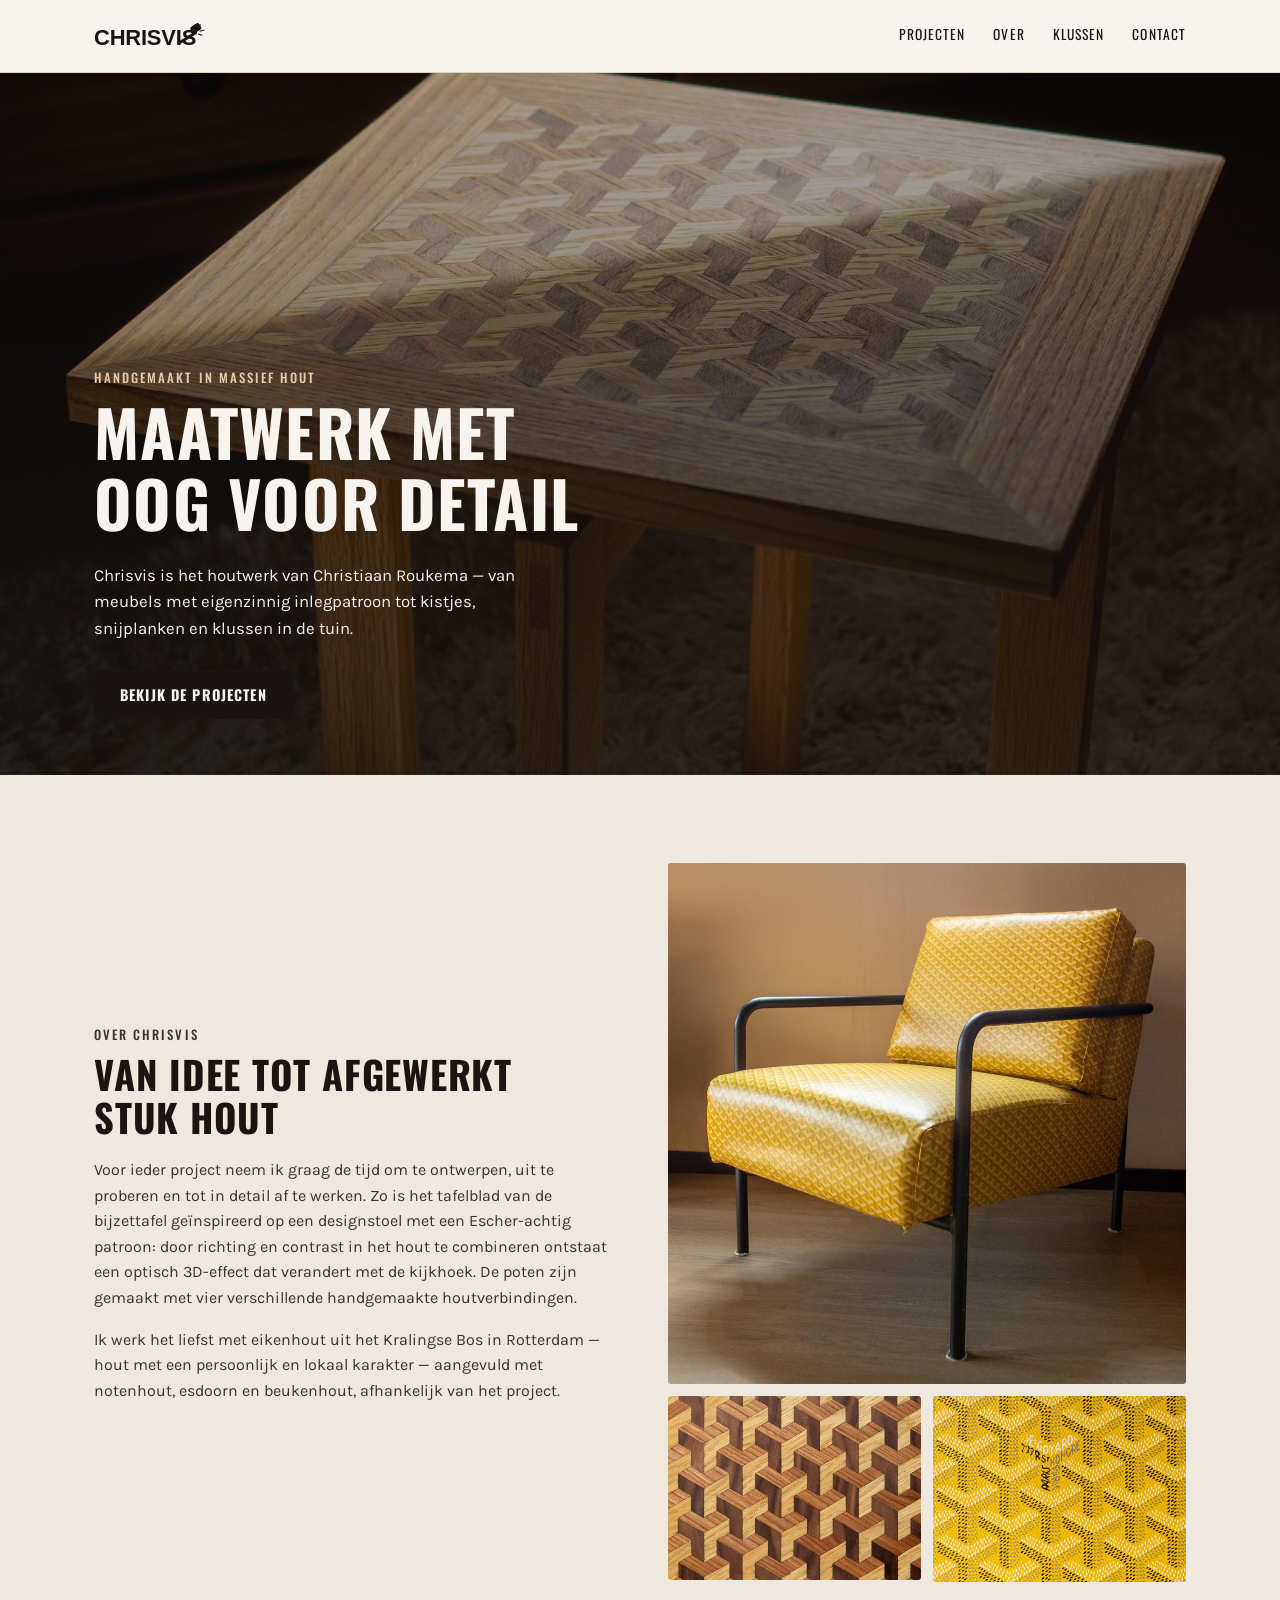
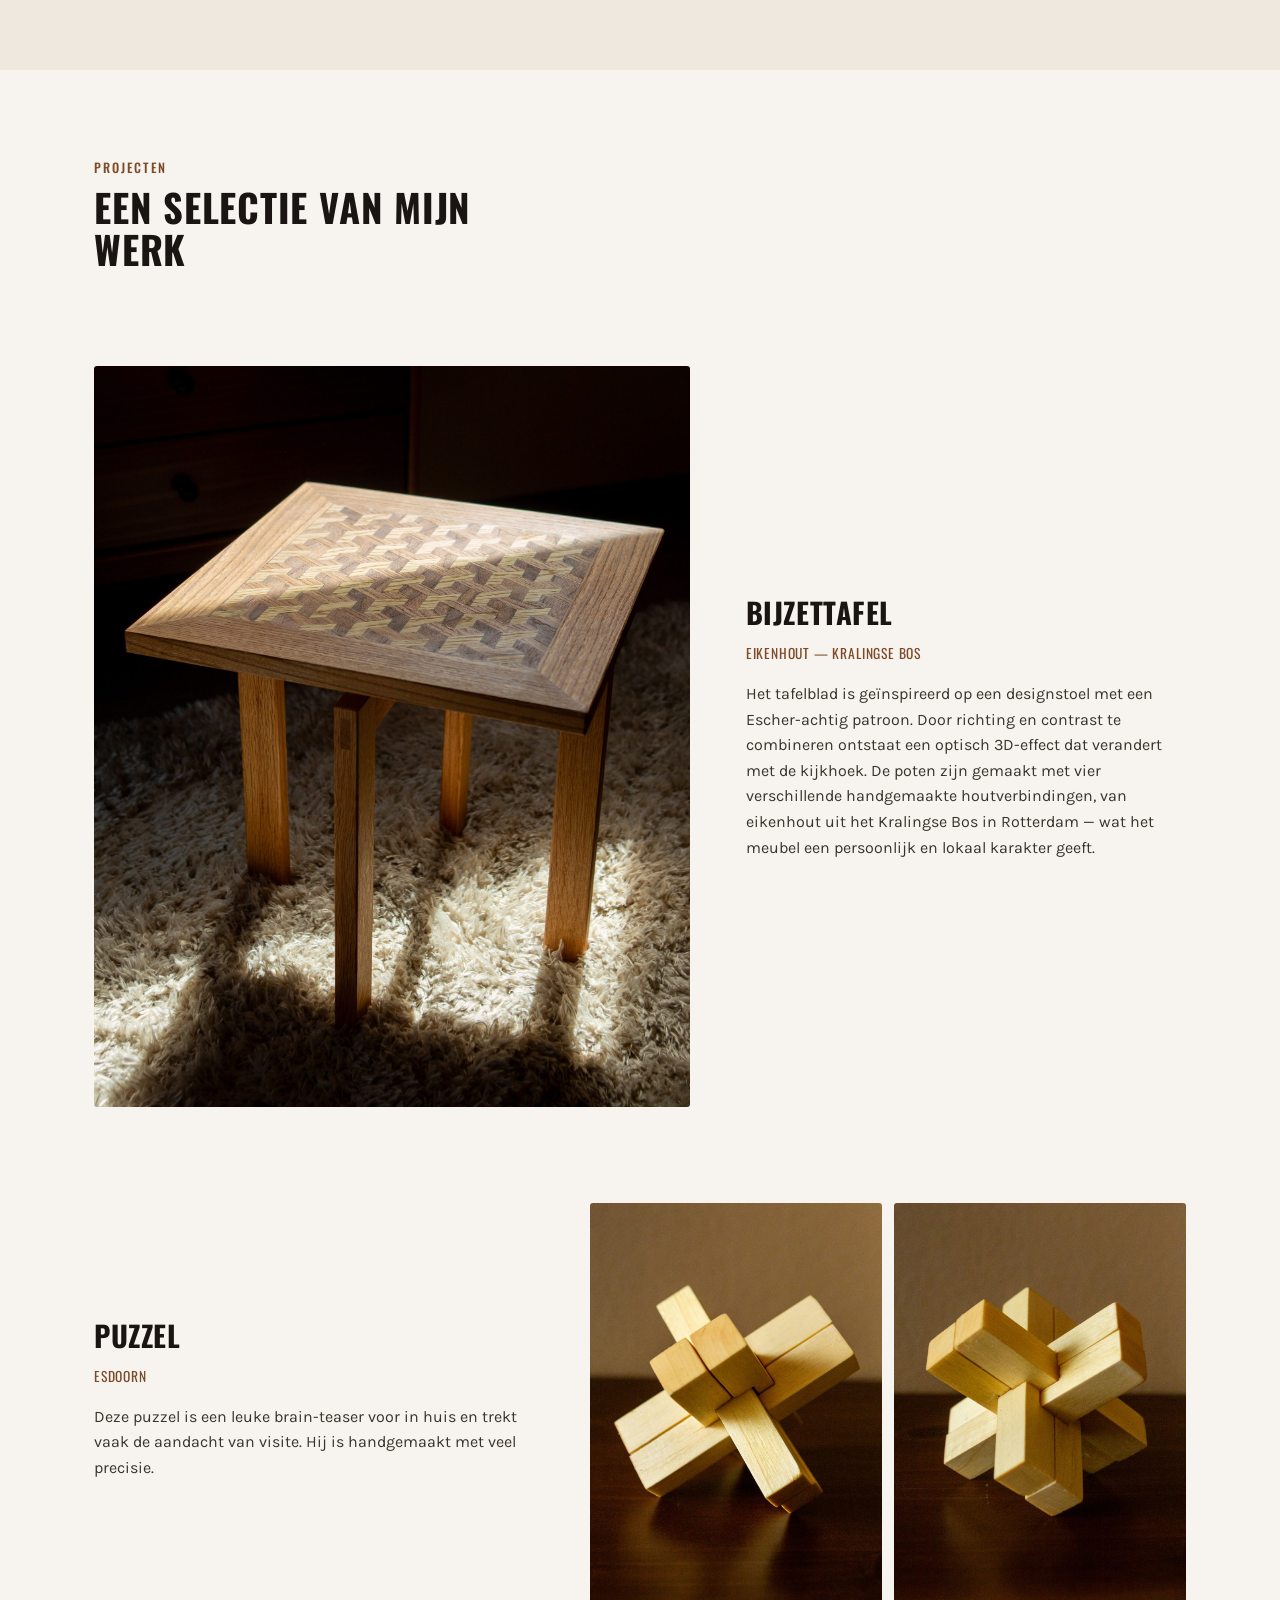
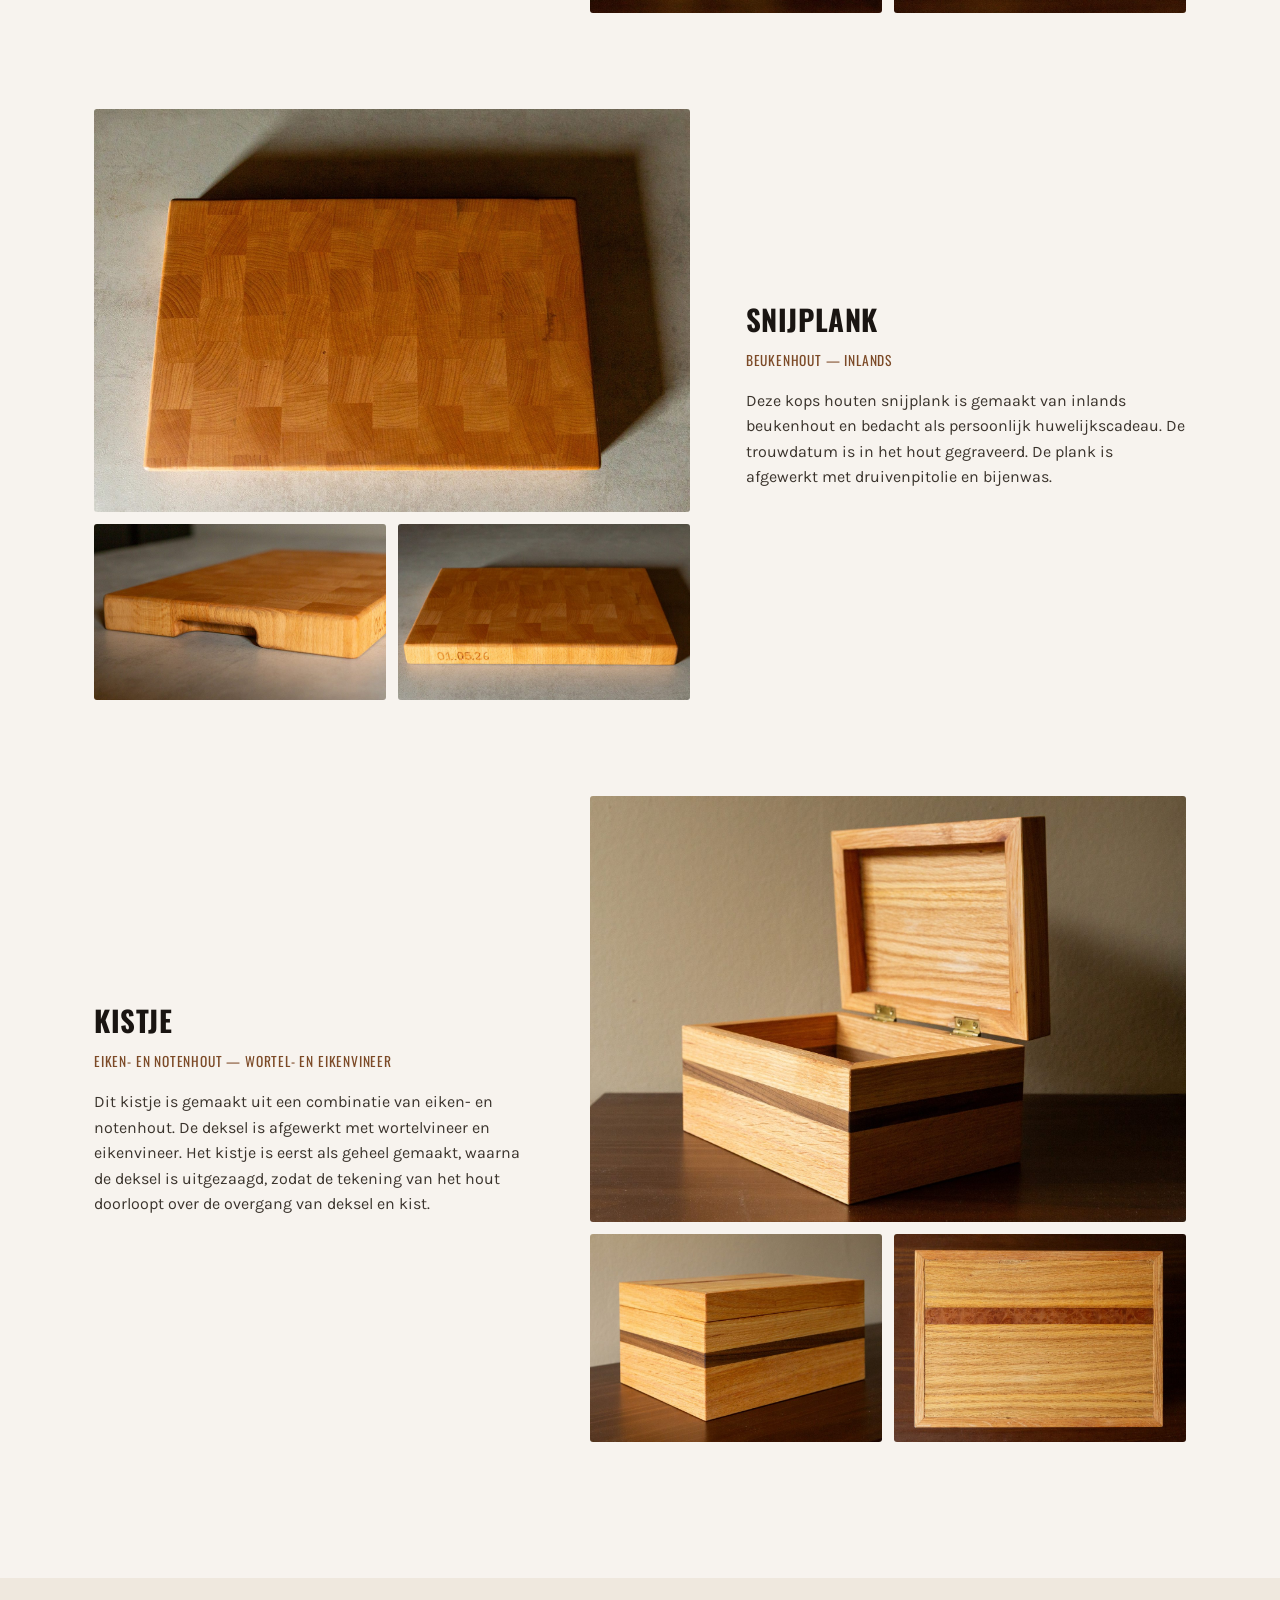
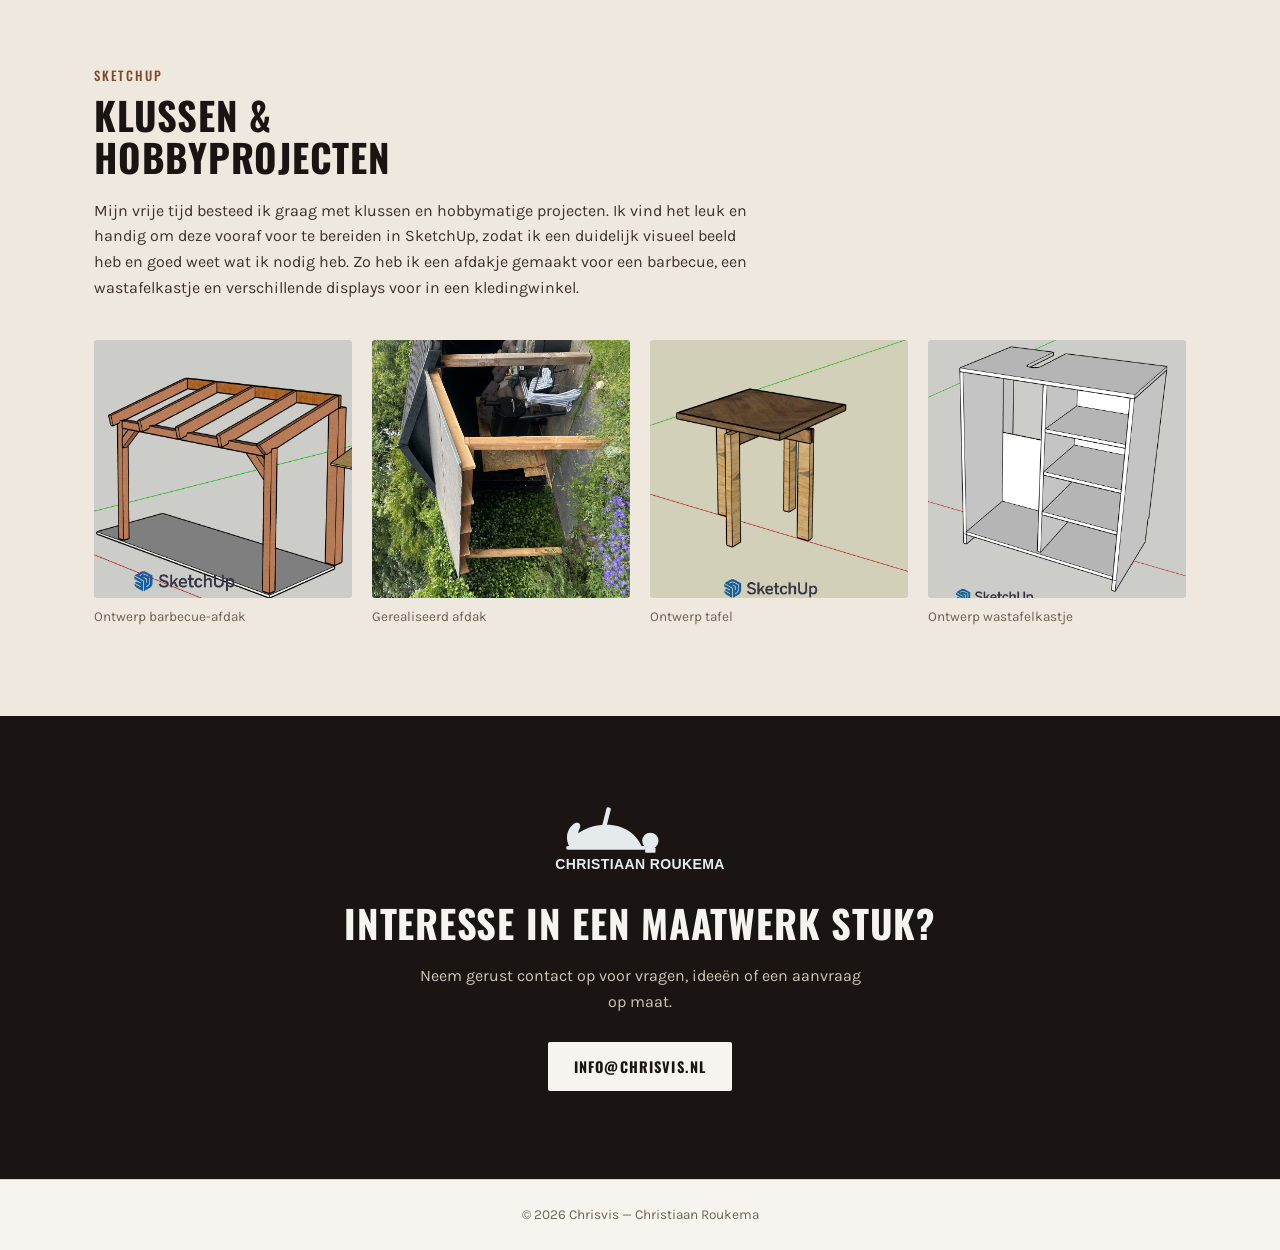
==== index.html @ 24695a5a "Add Chrisvis portfolio website Static one-page site for Chrisvis (Christiaan Roukema) built from the" ====
<!DOCTYPE html>
<html lang="nl">
<head>
<meta charset="UTF-8">
<meta name="viewport" content="width=device-width, initial-scale=1.0">
<title>Chrisvis — Handgemaakt houtwerk</title>
<meta name="description" content="Chrisvis: handgemaakt maatwerk in hout door Christiaan Roukema. Meubels, kistjes, snijplanken en kleine bouwprojecten.">
<link rel="icon" type="image/svg+xml" href="assets/favicon.svg">
<link rel="preconnect" href="https://fonts.googleapis.com">
<link rel="preconnect" href="https://fonts.gstatic.com" crossorigin>
<link href="https://fonts.googleapis.com/css2?family=Oswald:wght@500;700&family=Karla:wght@400;500;700&display=swap" rel="stylesheet">
<link rel="stylesheet" href="css/style.css">
</head>
<body>

<header class="site-header">
  <div class="wrap header-inner">
    <a href="#top" class="brand">
      <img src="assets/img/logo-chrisvis.svg" alt="Chrisvis" class="brand-logo">
    </a>
    <button class="nav-toggle" id="navToggle" aria-label="Menu openen" aria-expanded="false">
      <span></span><span></span><span></span>
    </button>
    <nav class="site-nav" id="siteNav">
      <a href="#projecten">Projecten</a>
      <a href="#over">Over</a>
      <a href="#klussen">Klussen</a>
      <a href="#contact">Contact</a>
    </nav>
  </div>
</header>

<main id="top">

  <section class="hero">
    <div class="hero-media">
      <img src="assets/img/bijzettafel-hero.jpg" alt="Handgemaakte bijzettafel met ingelegd houten patroon">
    </div>
    <div class="hero-copy wrap">
      <p class="eyebrow">Handgemaakt in massief hout</p>
      <h1>Maatwerk met<br>oog voor detail</h1>
      <p class="lead">Chrisvis is het houtwerk van Christiaan Roukema — van meubels met eigenzinnig inlegpatroon tot kistjes, snijplanken en klussen in de tuin.</p>
      <a href="#projecten" class="btn">Bekijk de projecten</a>
    </div>
  </section>

  <section id="over" class="section over">
    <div class="wrap over-grid">
      <div class="over-copy">
        <p class="eyebrow">Over Chrisvis</p>
        <h2>Van idee tot afgewerkt stuk hout</h2>
        <p>Voor ieder project neem ik graag de tijd om te ontwerpen, uit te proberen en tot in detail af te werken. Zo is het tafelblad van de bijzettafel geïnspireerd op een designstoel met een Escher-achtig patroon: door richting en contrast in het hout te combineren ontstaat een optisch 3D-effect dat verandert met de kijkhoek. De poten zijn gemaakt met vier verschillende handgemaakte houtverbindingen.</p>
        <p>Ik werk het liefst met eikenhout uit het Kralingse Bos in Rotterdam — hout met een persoonlijk en lokaal karakter — aangevuld met notenhout, esdoorn en beukenhout, afhankelijk van het project.</p>
      </div>
      <div class="over-media">
        <img src="assets/img/inspiratie-stoel.jpg" alt="Designstoel die als inspiratie diende voor het inlegpatroon">
        <div class="over-media-row">
          <img src="assets/img/inspiratie-patroon.jpg" alt="Close-up van het handgemaakte houten inlegpatroon">
          <img src="assets/img/inspiratie-stof.jpg" alt="Close-up van het geweven patroon op de stoel">
        </div>
      </div>
    </div>
  </section>

  <section id="projecten" class="section projecten">
    <div class="wrap">
      <p class="eyebrow">Projecten</p>
      <h2>Een selectie van mijn werk</h2>
    </div>

    <article class="project wrap" id="bijzettafel">
      <div class="project-media">
        <img src="assets/img/bijzettafel-hero.jpg" alt="Bijzettafel van eikenhout met ingelegd patroon">
      </div>
      <div class="project-copy">
        <h3>Bijzettafel</h3>
        <p class="material">Eikenhout — Kralingse Bos</p>
        <p>Het tafelblad is geïnspireerd op een designstoel met een Escher-achtig patroon. Door richting en contrast te combineren ontstaat een optisch 3D-effect dat verandert met de kijkhoek. De poten zijn gemaakt met vier verschillende handgemaakte houtverbindingen, van eikenhout uit het Kralingse Bos in Rotterdam — wat het meubel een persoonlijk en lokaal karakter geeft.</p>
      </div>
    </article>

    <article class="project project--reverse wrap" id="puzzel">
      <div class="project-media project-media--pair">
        <img src="assets/img/puzzel-1.jpg" alt="Handgemaakte houten puzzel van esdoorn, aanzicht 1">
        <img src="assets/img/puzzel-2.jpg" alt="Handgemaakte houten puzzel van esdoorn, aanzicht 2">
      </div>
      <div class="project-copy">
        <h3>Puzzel</h3>
        <p class="material">Esdoorn</p>
        <p>Deze puzzel is een leuke brain-teaser voor in huis en trekt vaak de aandacht van visite. Hij is handgemaakt met veel precisie.</p>
      </div>
    </article>

    <article class="project wrap" id="snijplank">
      <div class="project-media">
        <img src="assets/img/snijplank-hero.jpg" alt="Kops houten snijplank van beukenhout">
        <div class="project-media-row">
          <img src="assets/img/snijplank-2.jpg" alt="Snijplank met handgreep, zijaanzicht">
          <img src="assets/img/snijplank-3.jpg" alt="Snijplank met gegraveerde trouwdatum">
        </div>
      </div>
      <div class="project-copy">
        <h3>Snijplank</h3>
        <p class="material">Beukenhout — inlands</p>
        <p>Deze kops houten snijplank is gemaakt van inlands beukenhout en bedacht als persoonlijk huwelijkscadeau. De trouwdatum is in het hout gegraveerd. De plank is afgewerkt met druivenpitolie en bijenwas.</p>
      </div>
    </article>

    <article class="project project--reverse wrap" id="kistje">
      <div class="project-media">
        <img src="assets/img/kistje-hero.jpg" alt="Open houten kistje van eiken- en notenhout">
        <div class="project-media-row">
          <img src="assets/img/kistje-2.jpg" alt="Gesloten kistje, zijaanzicht">
          <img src="assets/img/kistje-3.jpg" alt="Deksel van het kistje met wortelvineer">
        </div>
      </div>
      <div class="project-copy">
        <h3>Kistje</h3>
        <p class="material">Eiken- en notenhout — wortel- en eikenvineer</p>
        <p>Dit kistje is gemaakt uit een combinatie van eiken- en notenhout. De deksel is afgewerkt met wortelvineer en eikenvineer. Het kistje is eerst als geheel gemaakt, waarna de deksel is uitgezaagd, zodat de tekening van het hout doorloopt over de overgang van deksel en kist.</p>
      </div>
    </article>
  </section>

  <section id="klussen" class="section klussen">
    <div class="wrap">
      <p class="eyebrow">SketchUp</p>
      <h2>Klussen &amp; hobbyprojecten</h2>
      <p class="klussen-intro">Mijn vrije tijd besteed ik graag met klussen en hobbymatige projecten. Ik vind het leuk en handig om deze vooraf voor te bereiden in SketchUp, zodat ik een duidelijk visueel beeld heb en goed weet wat ik nodig heb. Zo heb ik een afdakje gemaakt voor een barbecue, een wastafelkastje en verschillende displays voor in een kledingwinkel.</p>
      <div class="klussen-grid">
        <figure>
          <img src="assets/img/sketchup-bbq-render.png" alt="SketchUp ontwerp van een barbecue-afdak">
          <figcaption>Ontwerp barbecue-afdak</figcaption>
        </figure>
        <figure>
          <img src="assets/img/sketchup-bbq-foto.jpg" alt="Gerealiseerd barbecue-afdak in de tuin">
          <figcaption>Gerealiseerd afdak</figcaption>
        </figure>
        <figure>
          <img src="assets/img/sketchup-tafel-render.png" alt="SketchUp ontwerp van een houten tafel">
          <figcaption>Ontwerp tafel</figcaption>
        </figure>
        <figure>
          <img src="assets/img/sketchup-kastje-render.png" alt="SketchUp ontwerp van een wastafelkastje">
          <figcaption>Ontwerp wastafelkastje</figcaption>
        </figure>
      </div>
    </div>
  </section>

  <section id="contact" class="section contact">
    <div class="wrap contact-inner">
      <img src="assets/img/logo-roukema.svg" alt="Christiaan Roukema" class="contact-logo">
      <h2>Interesse in een maatwerk stuk?</h2>
      <p>Neem gerust contact op voor vragen, ideeën of een aanvraag op maat.</p>
      <a class="btn btn--light" href="mailto:info@chrisvis.nl">info@chrisvis.nl</a>
    </div>
  </section>

</main>

<footer class="site-footer">
  <div class="wrap">
    <span>© <span id="year"></span> Chrisvis — Christiaan Roukema</span>
  </div>
</footer>

<div class="lightbox" id="lightbox" hidden>
  <button class="lightbox-close" id="lightboxClose" aria-label="Sluiten">&times;</button>
  <img id="lightboxImg" src="" alt="">
</div>

<script src="js/main.js"></script>
</body>
</html>
---- css/style.css ----
:root {
  --ink: #1a1512;
  --paper: #f7f3ee;
  --paper-dim: #efe8de;
  --oak: #a9673a;
  --oak-dark: #7c4a27;
  --line: #ddd3c4;
  --max: 1140px;
  --font-head: 'Oswald', 'Arial Narrow', sans-serif;
  --font-body: 'Karla', -apple-system, BlinkMacSystemFont, sans-serif;
}

* { box-sizing: border-box; }
html { scroll-behavior: smooth; }
body {
  margin: 0;
  background: var(--paper);
  color: var(--ink);
  font-family: var(--font-body);
  line-height: 1.6;
  -webkit-font-smoothing: antialiased;
}
img { max-width: 100%; display: block; }
a { color: inherit; }

.wrap {
  max-width: var(--max);
  margin: 0 auto;
  padding: 0 24px;
}

h1, h2, h3 {
  font-family: var(--font-head);
  font-weight: 700;
  text-transform: uppercase;
  letter-spacing: 0.02em;
  margin: 0 0 0.5em;
  line-height: 1.1;
}

.eyebrow {
  font-family: var(--font-head);
  font-weight: 500;
  text-transform: uppercase;
  letter-spacing: 0.16em;
  font-size: 0.8rem;
  color: var(--oak-dark);
  margin: 0 0 0.6em;
}

.btn {
  display: inline-block;
  background: var(--ink);
  color: var(--paper);
  font-family: var(--font-head);
  text-transform: uppercase;
  letter-spacing: 0.08em;
  font-weight: 700;
  font-size: 0.9rem;
  padding: 0.9em 1.8em;
  text-decoration: none;
  border-radius: 2px;
  transition: background 0.2s ease, transform 0.2s ease;
}
.btn:hover { background: var(--oak-dark); transform: translateY(-1px); }
.btn--light { background: var(--paper); color: var(--ink); }
.btn--light:hover { background: var(--oak); color: var(--paper); }

/* Header */
.site-header {
  position: sticky;
  top: 0;
  z-index: 40;
  background: rgba(247, 243, 238, 0.92);
  backdrop-filter: blur(6px);
  border-bottom: 1px solid var(--line);
}
.header-inner {
  display: flex;
  align-items: center;
  justify-content: space-between;
  height: 72px;
}
.brand { display: flex; align-items: center; }
.brand-logo { height: 26px; width: auto; }
.site-nav { display: flex; gap: 28px; }
.site-nav a {
  font-family: var(--font-head);
  text-transform: uppercase;
  letter-spacing: 0.08em;
  font-size: 0.85rem;
  text-decoration: none;
  color: var(--ink);
  padding: 4px 0;
  border-bottom: 2px solid transparent;
  transition: border-color 0.2s ease;
}
.site-nav a:hover { border-color: var(--oak); }

.nav-toggle {
  display: none;
  flex-direction: column;
  justify-content: center;
  gap: 5px;
  width: 36px;
  height: 36px;
  background: none;
  border: none;
  cursor: pointer;
  padding: 0;
}
.nav-toggle span {
  display: block;
  height: 2px;
  background: var(--ink);
  width: 100%;
}

/* Hero */
.hero { position: relative; color: var(--paper); }
.hero-media {
  position: relative;
  height: 78vh;
  min-height: 460px;
  overflow: hidden;
}
.hero-media::after {
  content: "";
  position: absolute;
  inset: 0;
  background: linear-gradient(180deg, rgba(26,21,18,0.35) 0%, rgba(26,21,18,0.72) 100%);
}
.hero-media img {
  width: 100%;
  height: 100%;
  object-fit: cover;
  object-position: center 30%;
}
.hero-copy {
  position: absolute;
  left: 50%;
  bottom: 56px;
  transform: translateX(-50%);
  width: 100%;
}
.hero-copy .eyebrow { color: #e7cba8; }
.hero h1 { font-size: clamp(2.2rem, 5.5vw, 4rem); margin-bottom: 0.4em; }
.hero .lead { max-width: 44ch; font-size: 1.05rem; margin-bottom: 1.6em; }

/* Sections */
.section { padding: 88px 0; }
.section h2 { font-size: clamp(1.6rem, 3.2vw, 2.4rem); max-width: 20ch; }

/* Over */
.over { background: var(--paper-dim); }
.over-grid {
  display: grid;
  grid-template-columns: 1fr 1fr;
  gap: 56px;
  align-items: center;
}
.over-copy p { color: #3a332c; }
.over-media img { border-radius: 3px; }
.over-media-row {
  display: grid;
  grid-template-columns: 1fr 1fr;
  gap: 12px;
  margin-top: 12px;
}

/* Projects */
.projecten > .wrap:first-child { margin-bottom: 48px; }
.project {
  display: grid;
  grid-template-columns: 1.15fr 0.85fr;
  gap: 56px;
  align-items: center;
  padding: 48px 24px;
}
.project--reverse { direction: rtl; }
.project--reverse > * { direction: ltr; }
.project-media img { border-radius: 3px; cursor: zoom-in; }
.project-media--pair {
  display: grid;
  grid-template-columns: 1fr 1fr;
  gap: 12px;
}
.project-media-row {
  display: grid;
  grid-template-columns: 1fr 1fr;
  gap: 12px;
  margin-top: 12px;
}
.project h3 { font-size: 1.8rem; }
.material {
  font-family: var(--font-head);
  text-transform: uppercase;
  letter-spacing: 0.06em;
  color: var(--oak-dark);
  font-size: 0.85rem;
  margin: 0 0 0.9em;
}
.project-copy p:last-child { color: #3a332c; }

/* Klussen */
.klussen { background: var(--paper-dim); }
.klussen-intro { max-width: 66ch; color: #3a332c; margin-bottom: 40px; }
.klussen-grid {
  display: grid;
  grid-template-columns: repeat(4, 1fr);
  gap: 20px;
}
.klussen-grid figure { margin: 0; }
.klussen-grid img {
  border-radius: 3px;
  aspect-ratio: 1 / 1;
  object-fit: cover;
  cursor: zoom-in;
}
.klussen-grid figcaption {
  margin-top: 8px;
  font-size: 0.85rem;
  color: #6b6255;
}

/* Contact */
.contact { background: var(--ink); color: var(--paper); text-align: center; }
.contact-logo { height: 70px; width: auto; margin: 0 auto 28px; filter: invert(1); }
.contact h2 { max-width: none; }
.contact p { max-width: 46ch; margin: 0 auto 28px; color: #cfc6b8; }

/* Footer */
.site-footer {
  padding: 24px 0;
  font-size: 0.85rem;
  color: #6b6255;
  border-top: 1px solid var(--line);
  text-align: center;
}

/* Lightbox */
.lightbox {
  position: fixed;
  inset: 0;
  background: rgba(10, 8, 6, 0.92);
  display: flex;
  align-items: center;
  justify-content: center;
  z-index: 100;
  padding: 40px;
}
.lightbox[hidden] { display: none; }
.lightbox img { max-height: 90vh; max-width: 90vw; border-radius: 2px; }
.lightbox-close {
  position: absolute;
  top: 20px;
  right: 28px;
  background: none;
  border: none;
  color: var(--paper);
  font-size: 2.4rem;
  line-height: 1;
  cursor: pointer;
}

/* Responsive */
@media (max-width: 860px) {
  .site-nav {
    position: absolute;
    top: 72px;
    left: 0;
    right: 0;
    background: var(--paper);
    border-bottom: 1px solid var(--line);
    flex-direction: column;
    gap: 0;
    display: none;
  }
  .site-nav.open { display: flex; }
  .site-nav a { padding: 16px 24px; border-bottom: 1px solid var(--line); }
  .nav-toggle { display: flex; }

  .over-grid { grid-template-columns: 1fr; }
  .project, .project--reverse { grid-template-columns: 1fr; direction: ltr; padding: 32px 0; }
  .klussen-grid { grid-template-columns: repeat(2, 1fr); }
}

@media (max-width: 480px) {
  .hero-media { height: 86vh; }
  .klussen-grid { grid-template-columns: 1fr 1fr; }
}
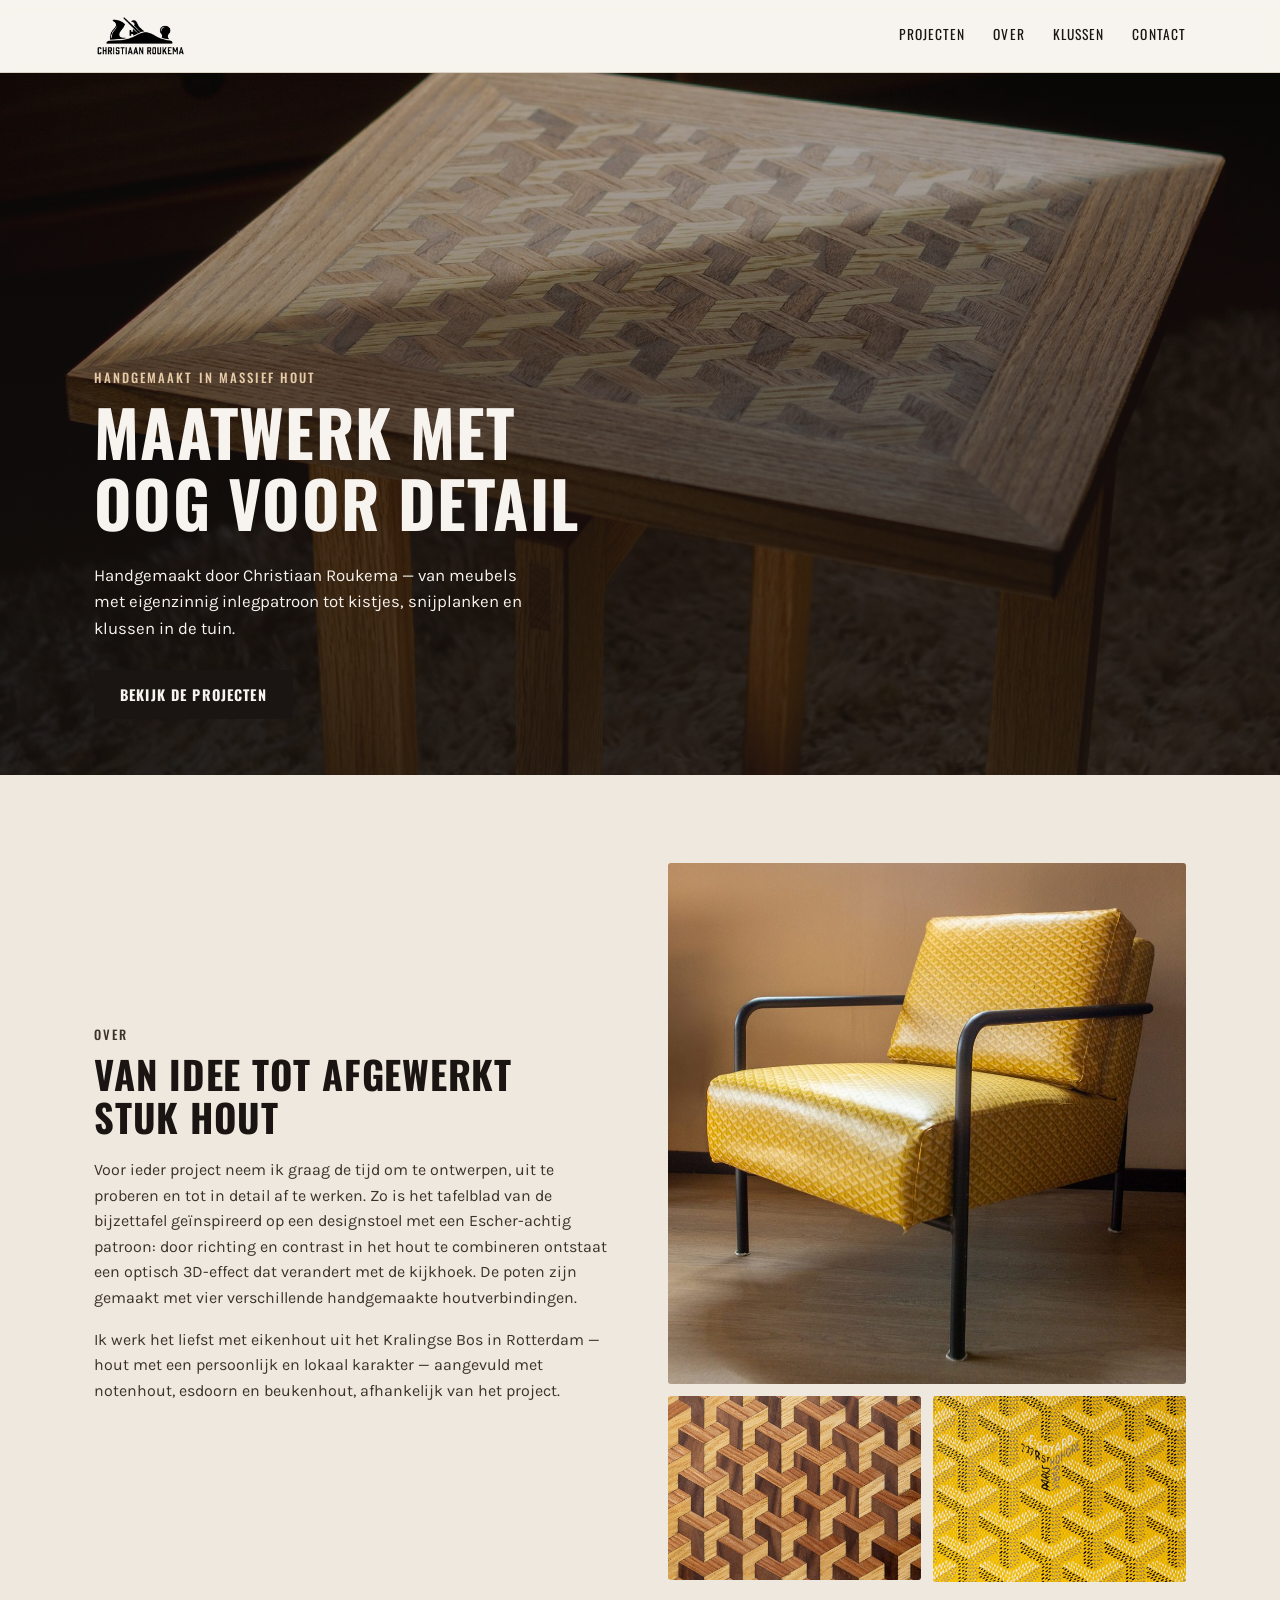
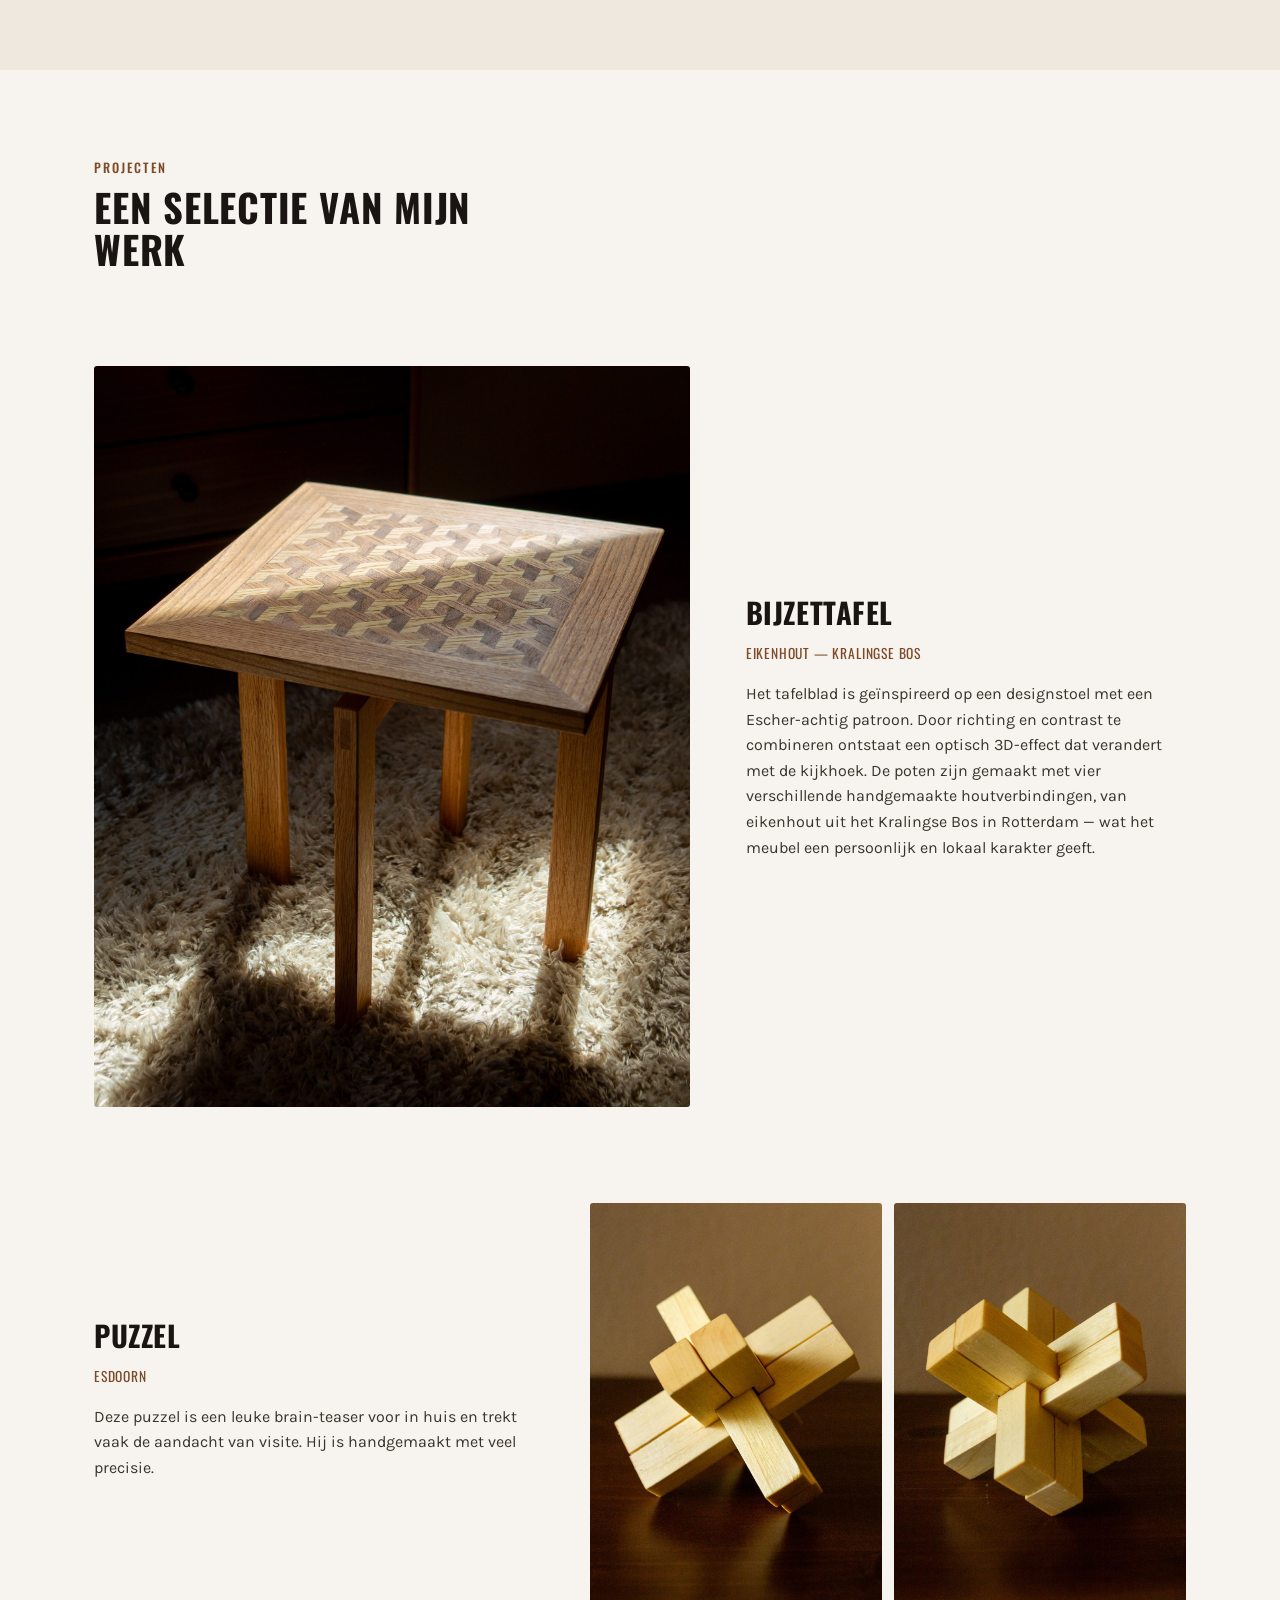
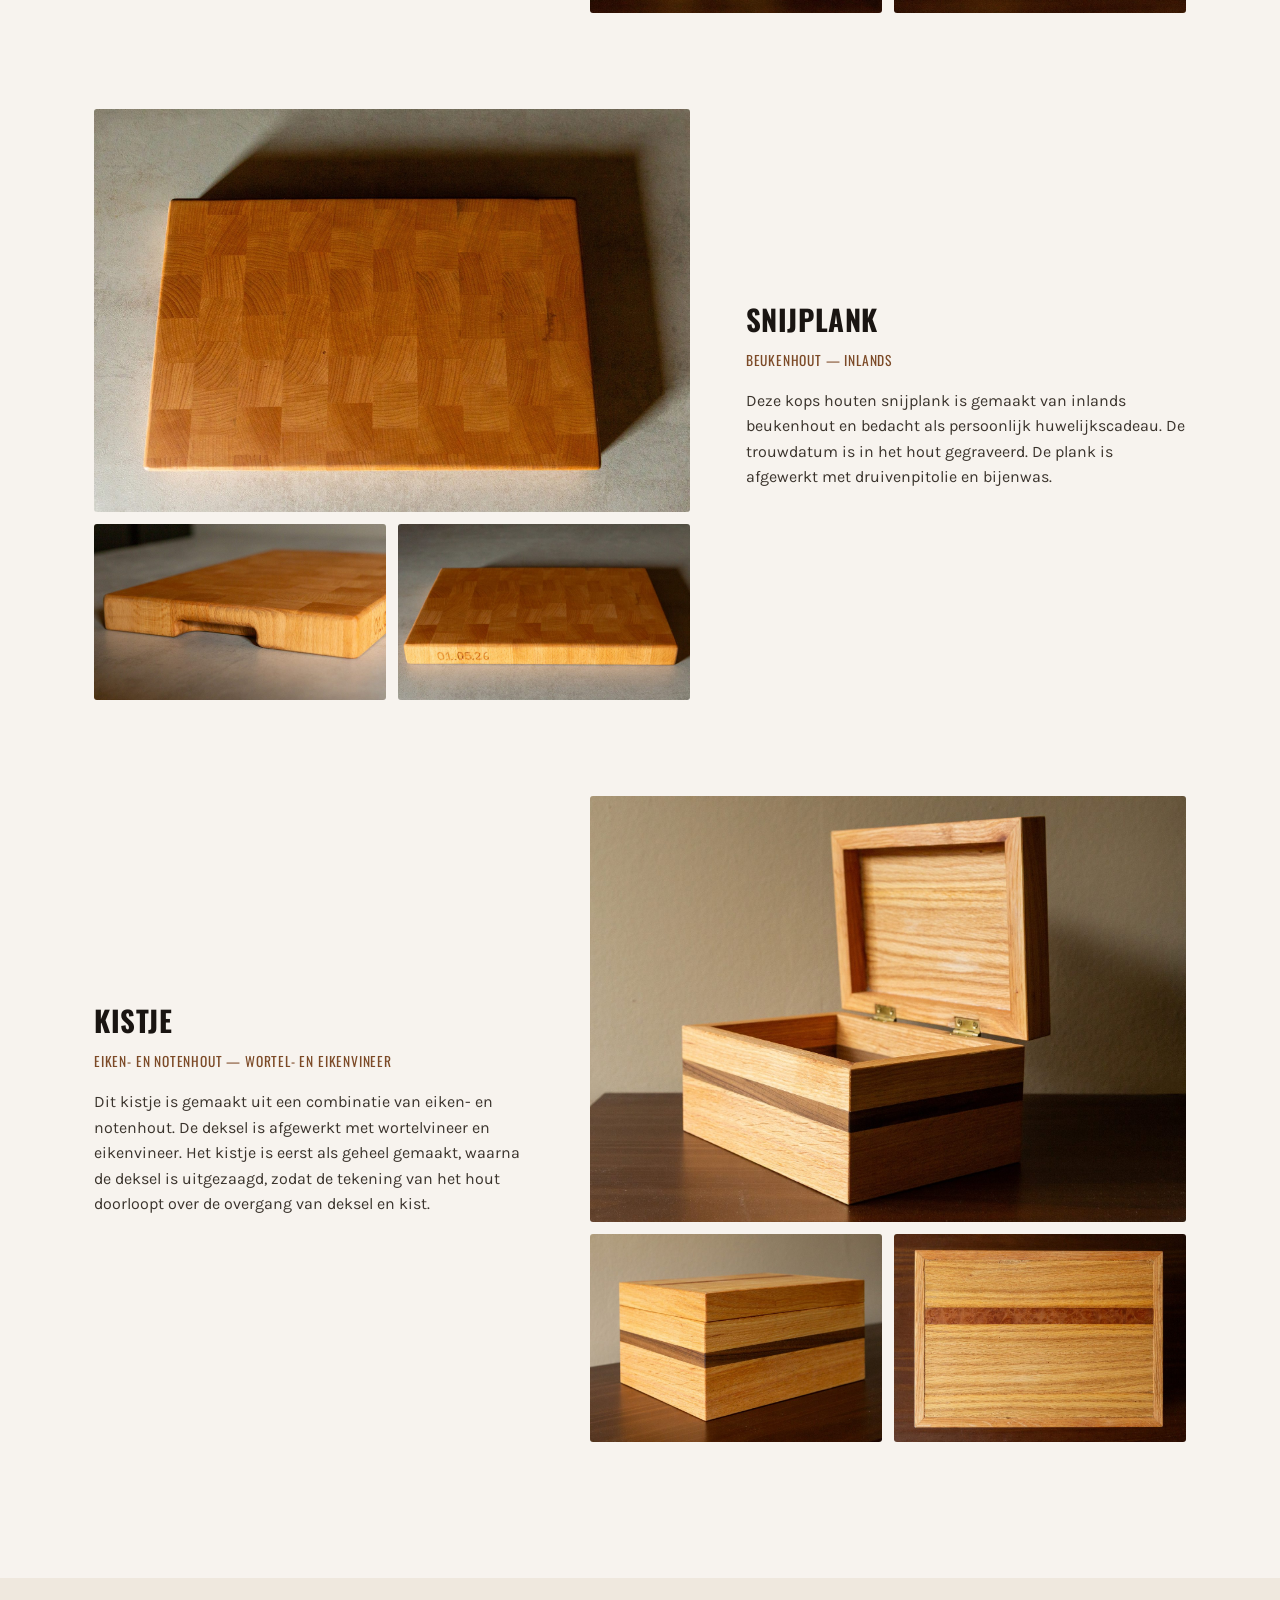
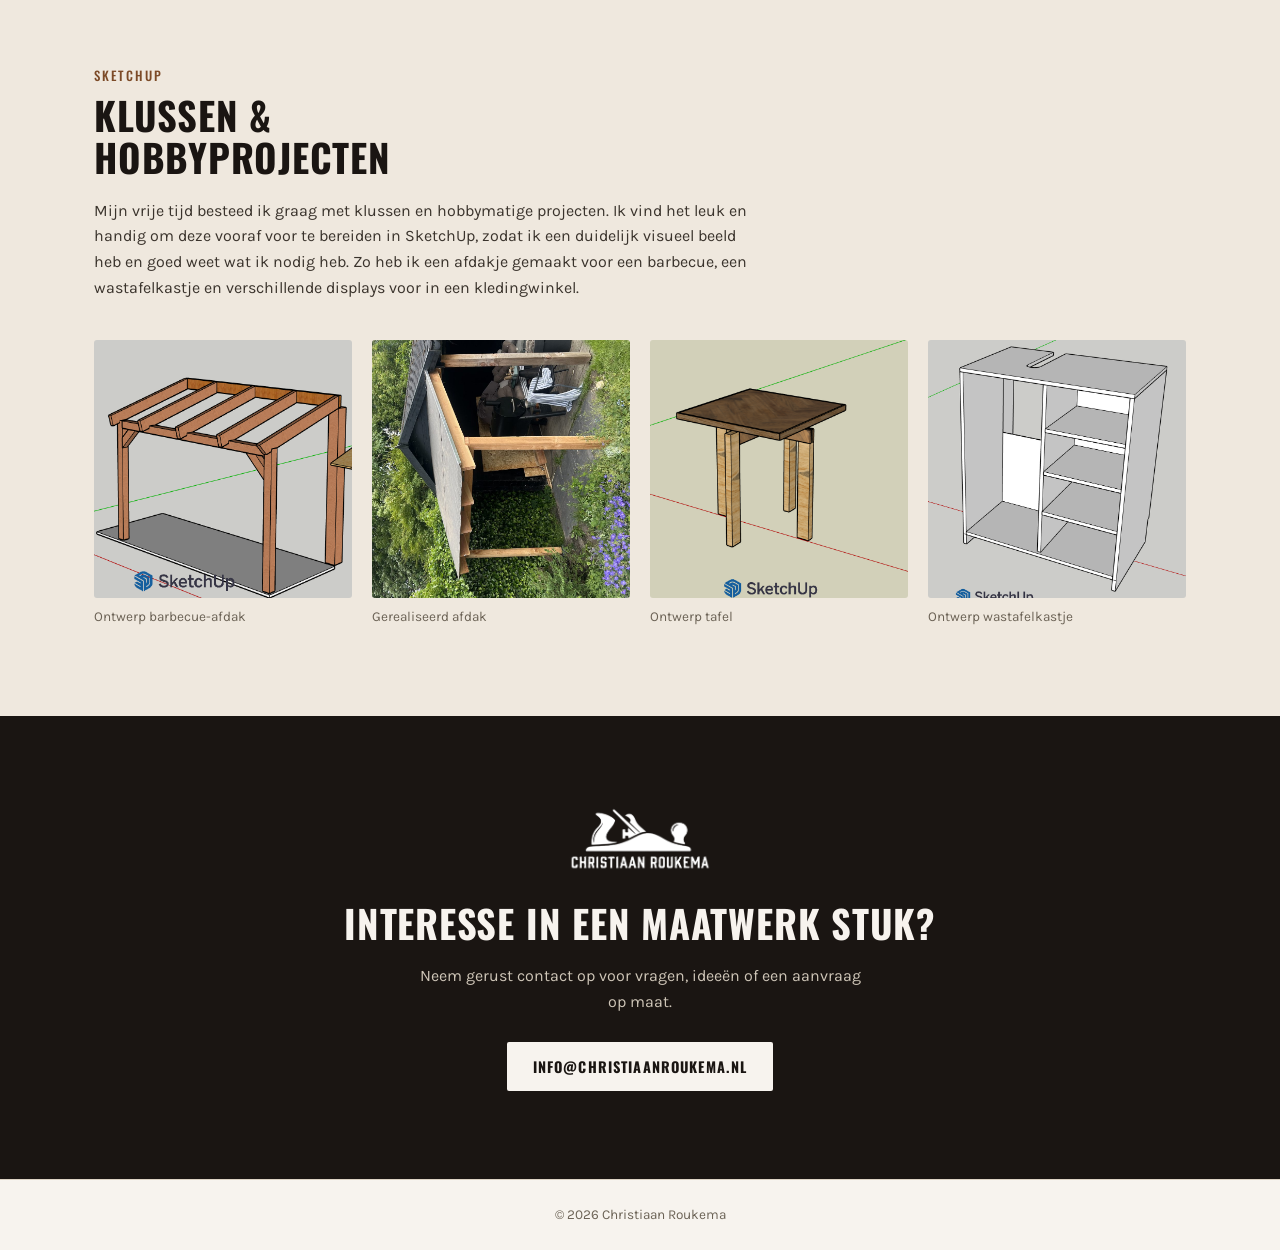
==== commit cb272a80: "Rebrand to Christiaan Roukema, use real logo Swap the recreated placeholder logos for the actual log" ====
--- a/index.html
+++ b/index.html
@@ -3,8 +3,8 @@
 <head>
 <meta charset="UTF-8">
 <meta name="viewport" content="width=device-width, initial-scale=1.0">
-<title>Chrisvis — Handgemaakt houtwerk</title>
-<meta name="description" content="Chrisvis: handgemaakt maatwerk in hout door Christiaan Roukema. Meubels, kistjes, snijplanken en kleine bouwprojecten.">
+<title>Christiaan Roukema — Handgemaakt houtwerk</title>
+<meta name="description" content="Christiaan Roukema: handgemaakt maatwerk in hout. Meubels, kistjes, snijplanken en kleine bouwprojecten.">
 <link rel="icon" type="image/svg+xml" href="assets/favicon.svg">
 <link rel="preconnect" href="https://fonts.googleapis.com">
 <link rel="preconnect" href="https://fonts.gstatic.com" crossorigin>
@@ -16,7 +16,7 @@
 <header class="site-header">
   <div class="wrap header-inner">
     <a href="#top" class="brand">
-      <img src="assets/img/logo-chrisvis.svg" alt="Chrisvis" class="brand-logo">
+      <img src="assets/img/logo-roukema.png" alt="Christiaan Roukema" class="brand-logo">
     </a>
     <button class="nav-toggle" id="navToggle" aria-label="Menu openen" aria-expanded="false">
       <span></span><span></span><span></span>
@@ -39,7 +39,7 @@
     <div class="hero-copy wrap">
       <p class="eyebrow">Handgemaakt in massief hout</p>
       <h1>Maatwerk met<br>oog voor detail</h1>
-      <p class="lead">Chrisvis is het houtwerk van Christiaan Roukema — van meubels met eigenzinnig inlegpatroon tot kistjes, snijplanken en klussen in de tuin.</p>
+      <p class="lead">Handgemaakt door Christiaan Roukema — van meubels met eigenzinnig inlegpatroon tot kistjes, snijplanken en klussen in de tuin.</p>
       <a href="#projecten" class="btn">Bekijk de projecten</a>
     </div>
   </section>
@@ -47,7 +47,7 @@
   <section id="over" class="section over">
     <div class="wrap over-grid">
       <div class="over-copy">
-        <p class="eyebrow">Over Chrisvis</p>
+        <p class="eyebrow">Over</p>
         <h2>Van idee tot afgewerkt stuk hout</h2>
         <p>Voor ieder project neem ik graag de tijd om te ontwerpen, uit te proberen en tot in detail af te werken. Zo is het tafelblad van de bijzettafel geïnspireerd op een designstoel met een Escher-achtig patroon: door richting en contrast in het hout te combineren ontstaat een optisch 3D-effect dat verandert met de kijkhoek. De poten zijn gemaakt met vier verschillende handgemaakte houtverbindingen.</p>
         <p>Ik werk het liefst met eikenhout uit het Kralingse Bos in Rotterdam — hout met een persoonlijk en lokaal karakter — aangevuld met notenhout, esdoorn en beukenhout, afhankelijk van het project.</p>
@@ -150,10 +150,10 @@
 
   <section id="contact" class="section contact">
     <div class="wrap contact-inner">
-      <img src="assets/img/logo-roukema.svg" alt="Christiaan Roukema" class="contact-logo">
+      <img src="assets/img/logo-roukema.png" alt="Christiaan Roukema" class="contact-logo">
       <h2>Interesse in een maatwerk stuk?</h2>
       <p>Neem gerust contact op voor vragen, ideeën of een aanvraag op maat.</p>
-      <a class="btn btn--light" href="mailto:info@chrisvis.nl">info@chrisvis.nl</a>
+      <a class="btn btn--light" href="mailto:info@christiaanroukema.nl">info@christiaanroukema.nl</a>
     </div>
   </section>
 
@@ -161,7 +161,7 @@
 
 <footer class="site-footer">
   <div class="wrap">
-    <span>© <span id="year"></span> Chrisvis — Christiaan Roukema</span>
+    <span>© <span id="year"></span> Christiaan Roukema</span>
   </div>
 </footer>
 
--- a/css/style.css
+++ b/css/style.css
@@ -82,7 +82,7 @@
   height: 72px;
 }
 .brand { display: flex; align-items: center; }
-.brand-logo { height: 26px; width: auto; }
+.brand-logo { height: 44px; width: auto; }
 .site-nav { display: flex; gap: 28px; }
 .site-nav a {
   font-family: var(--font-head);
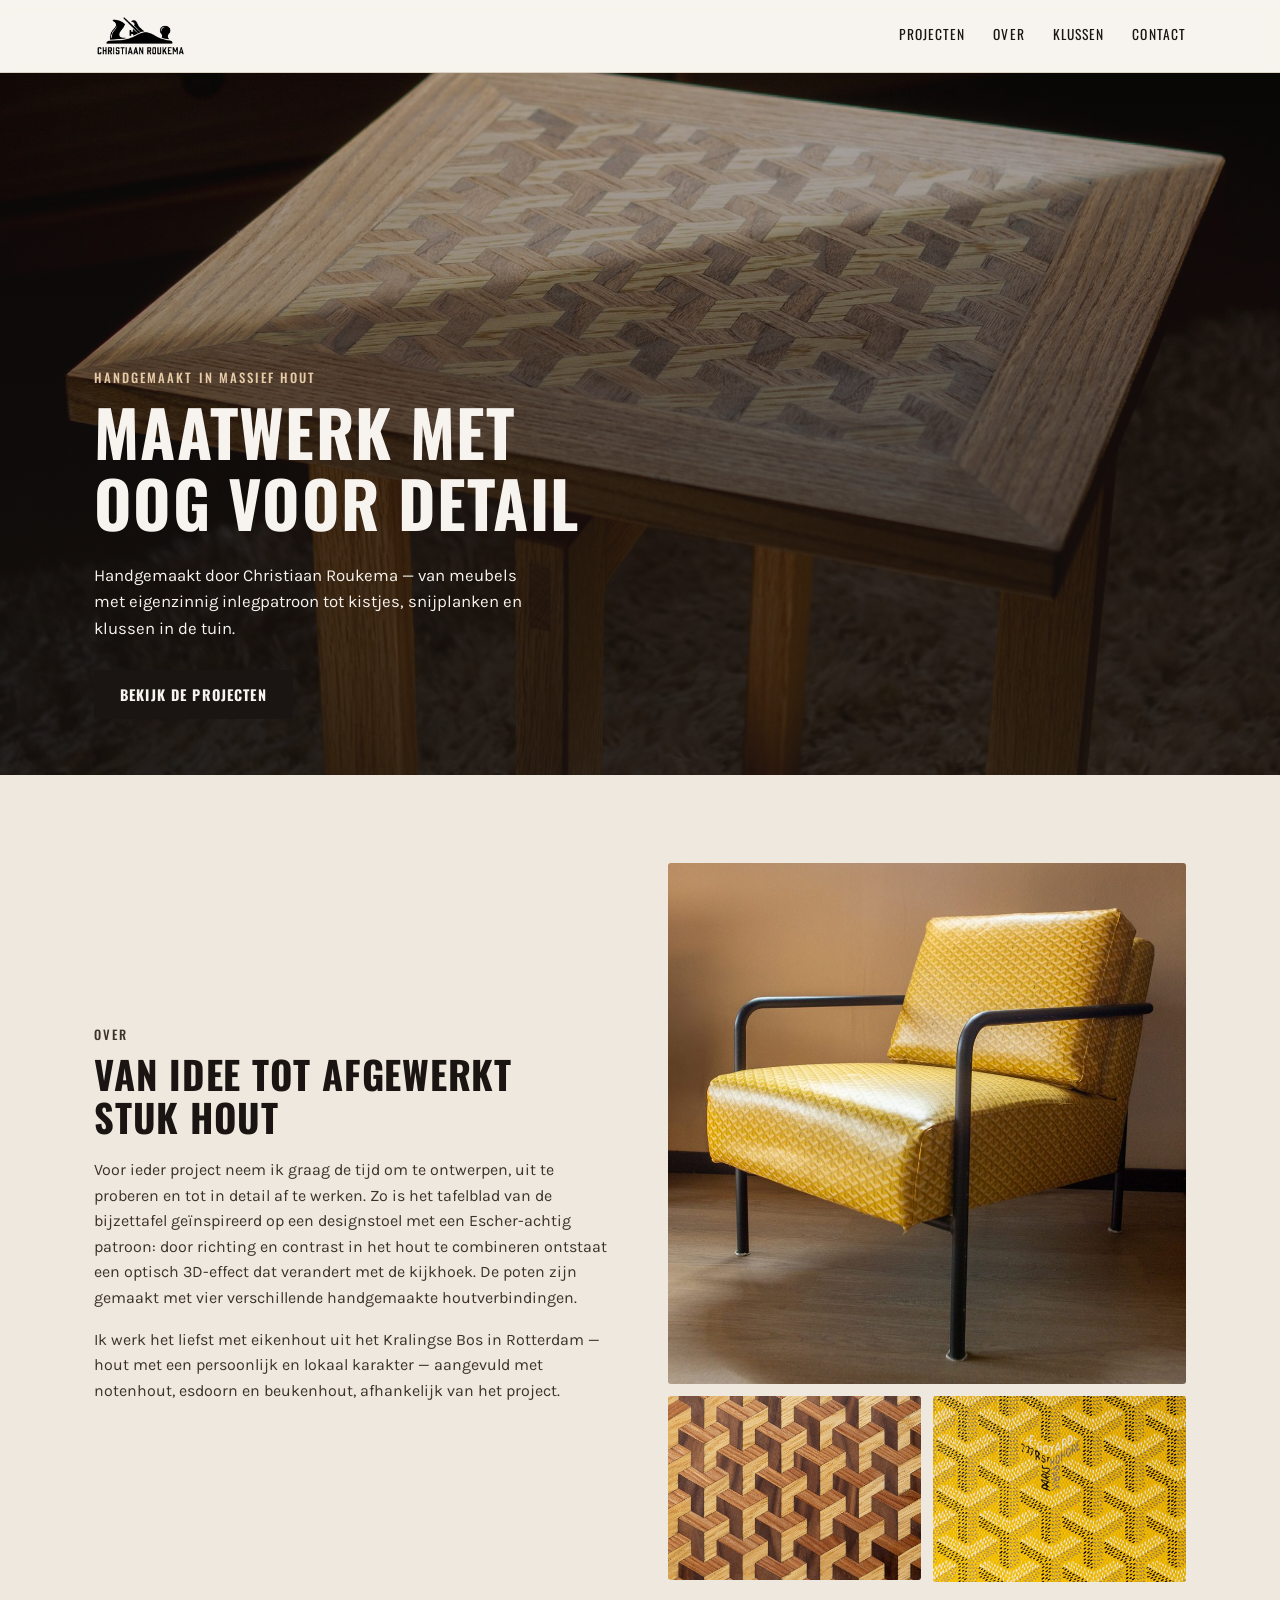
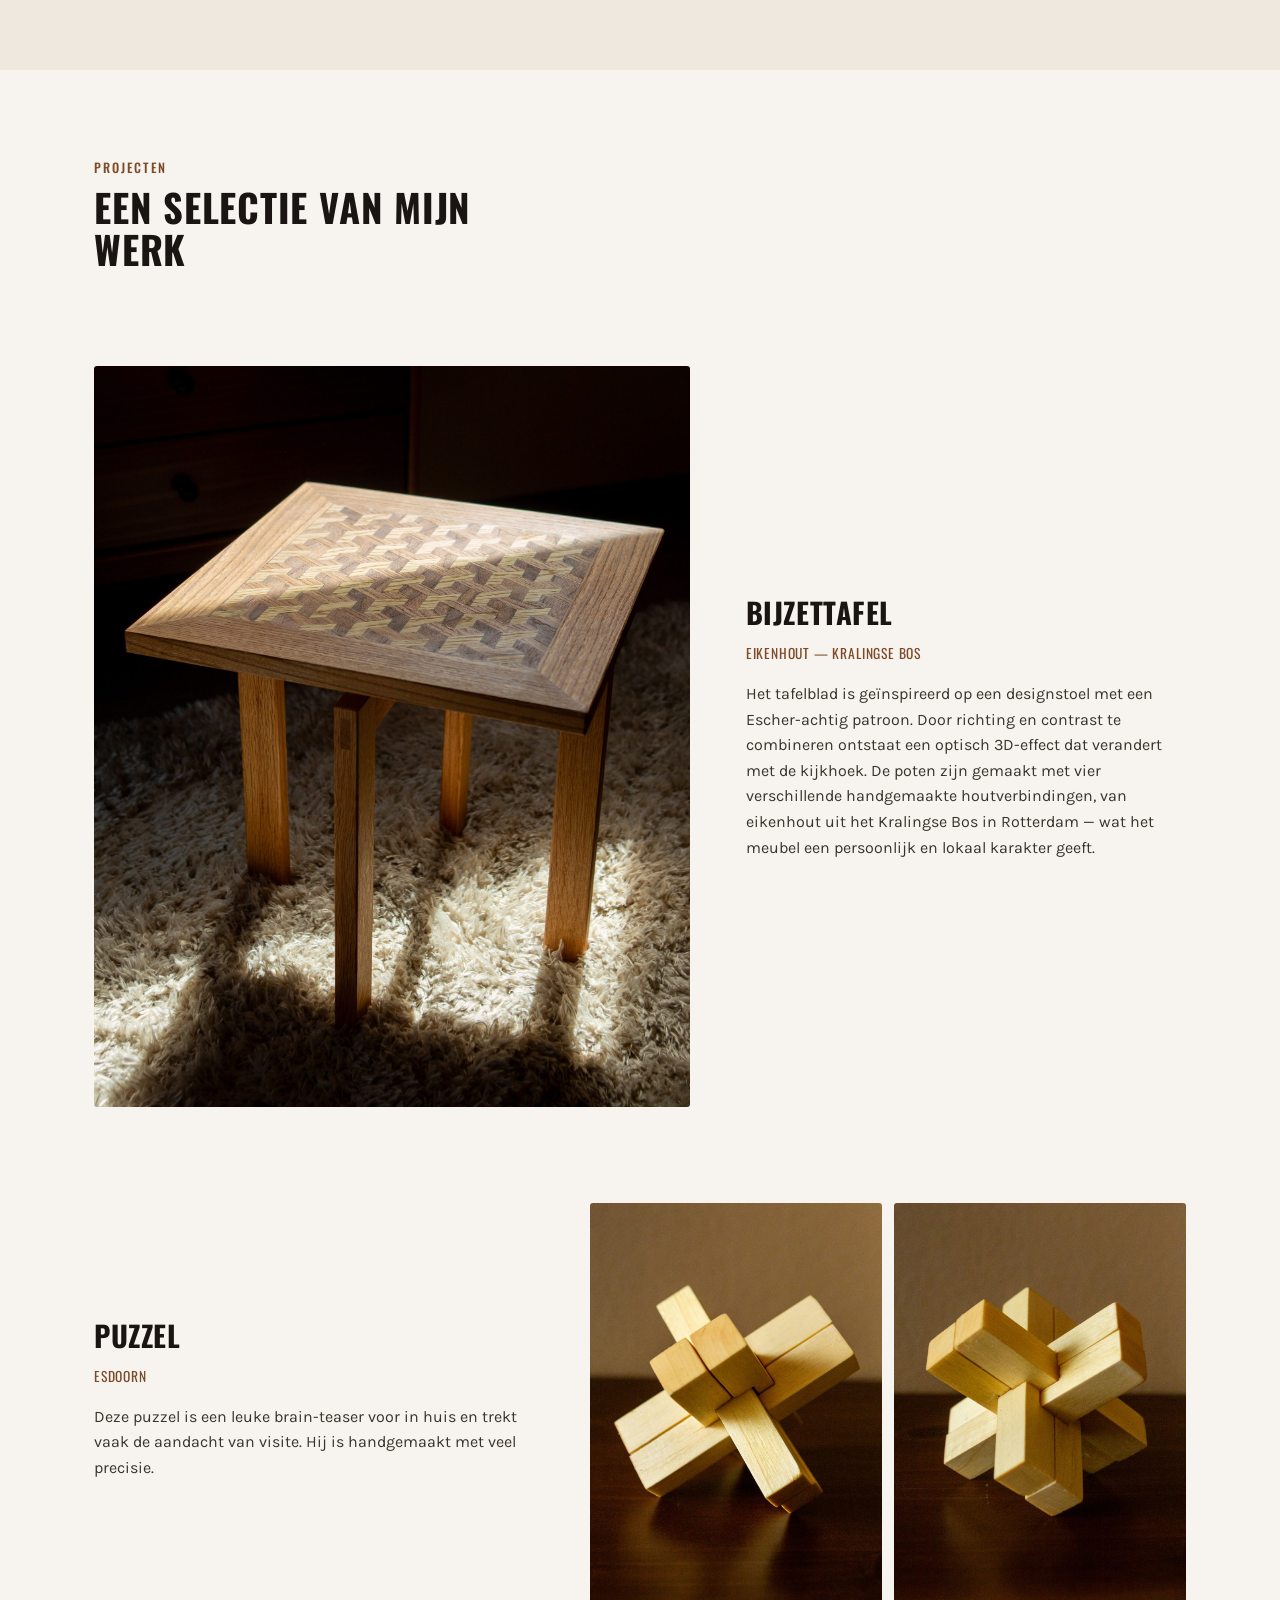
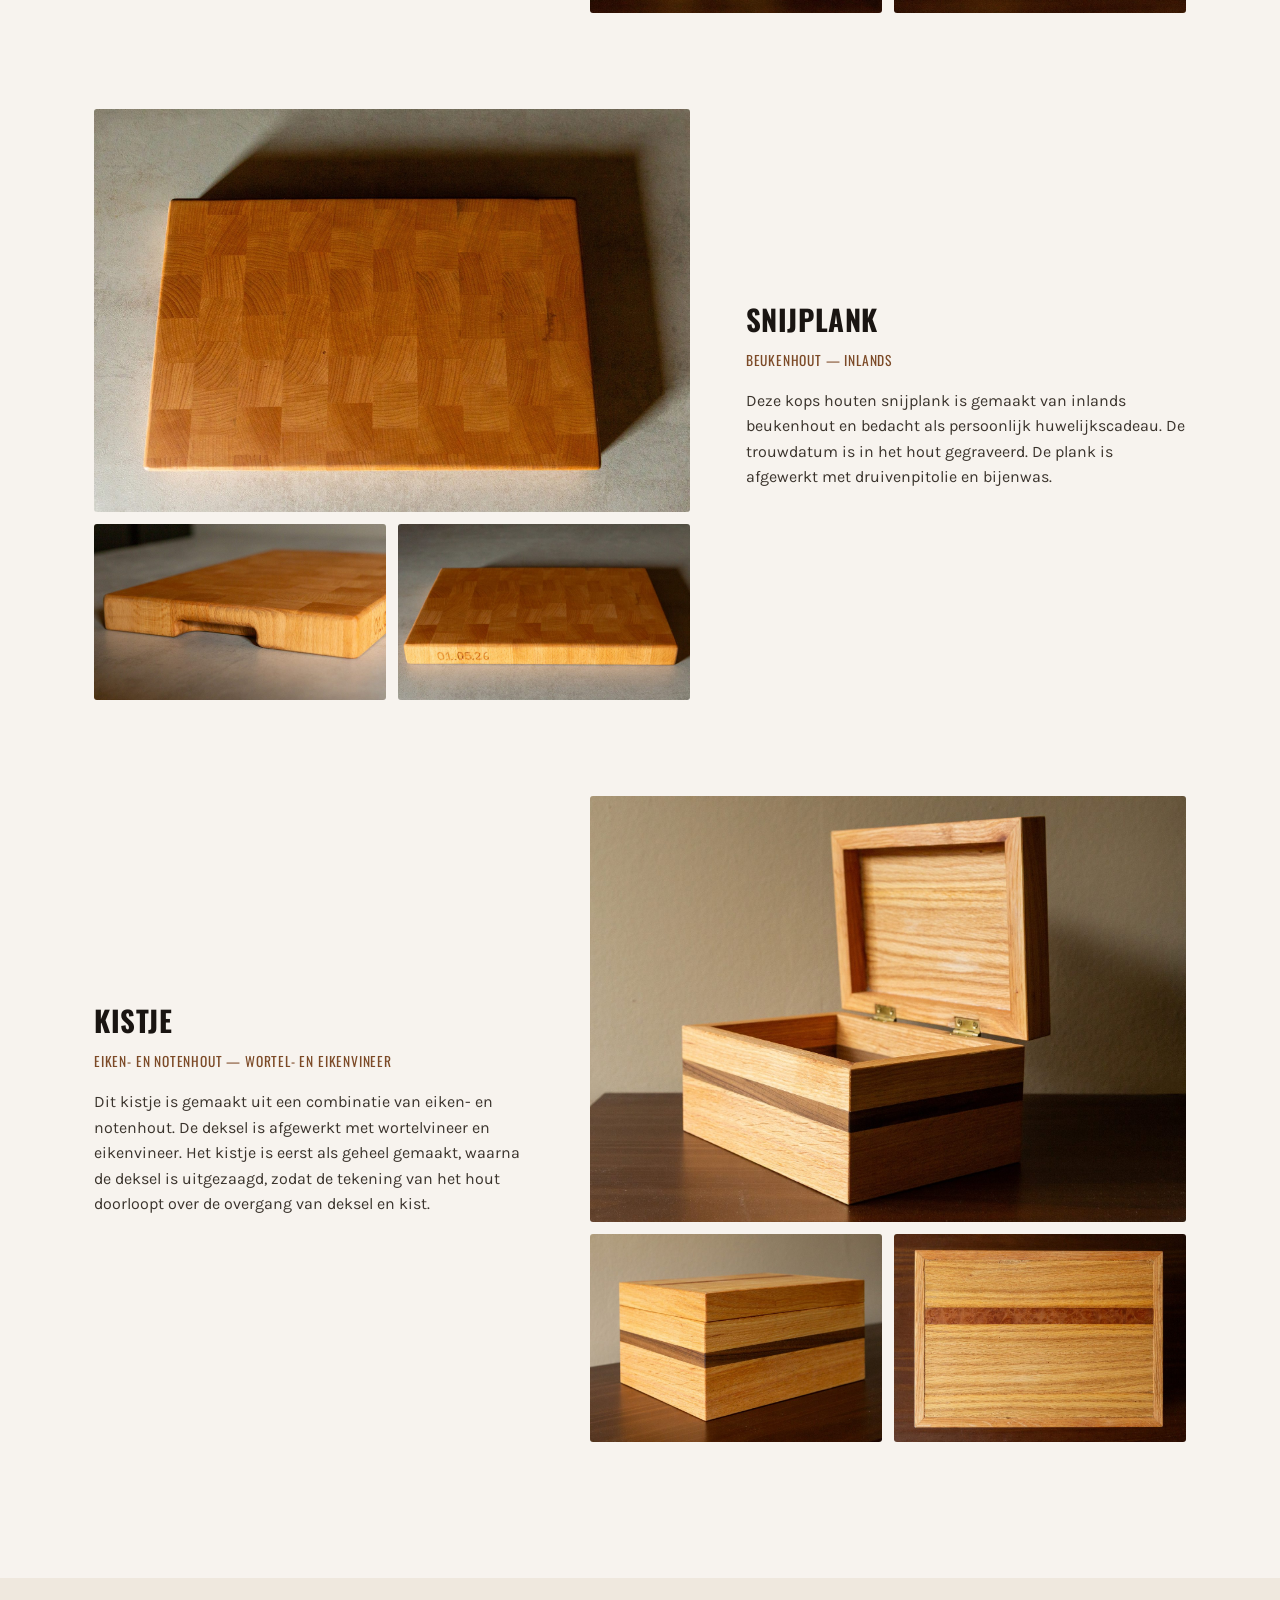
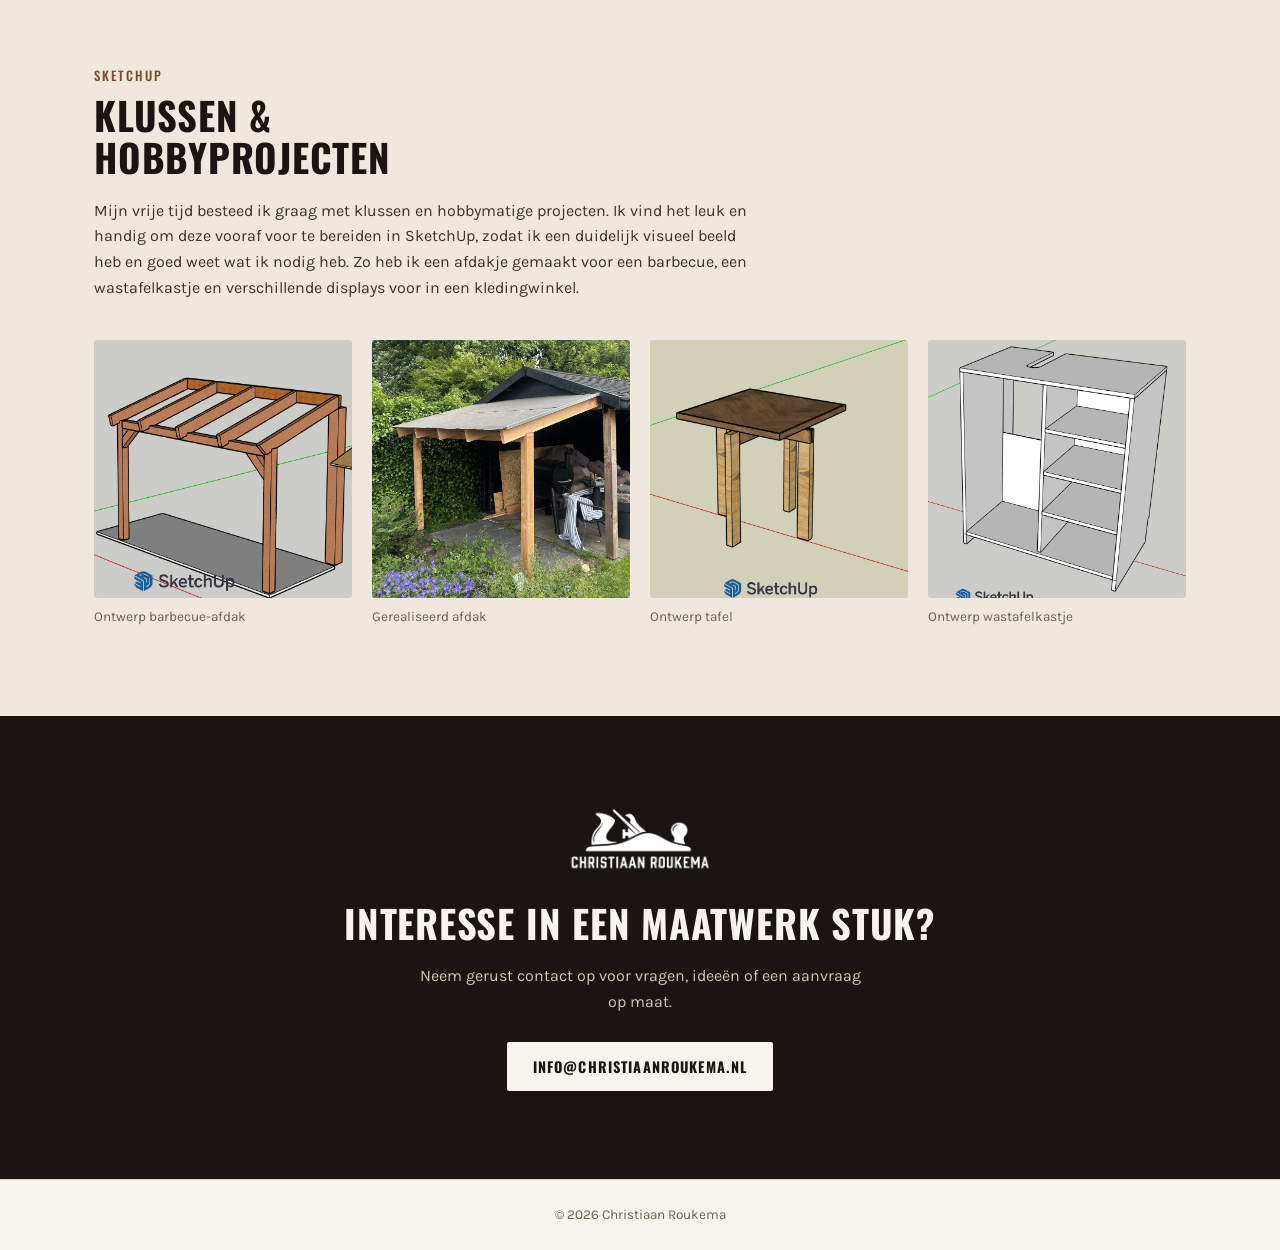
==== commit 434cb893: "Use real logo for favicon, rotate bbq shed photo upright - assets/favicon.png / apple-touch-icon.png" ====
--- a/index.html
+++ b/index.html
@@ -5,7 +5,8 @@
 <meta name="viewport" content="width=device-width, initial-scale=1.0">
 <title>Christiaan Roukema — Handgemaakt houtwerk</title>
 <meta name="description" content="Christiaan Roukema: handgemaakt maatwerk in hout. Meubels, kistjes, snijplanken en kleine bouwprojecten.">
-<link rel="icon" type="image/svg+xml" href="assets/favicon.svg">
+<link rel="icon" type="image/png" href="assets/favicon.png">
+<link rel="apple-touch-icon" href="assets/apple-touch-icon.png">
 <link rel="preconnect" href="https://fonts.googleapis.com">
 <link rel="preconnect" href="https://fonts.gstatic.com" crossorigin>
 <link href="https://fonts.googleapis.com/css2?family=Oswald:wght@500;700&family=Karla:wght@400;500;700&display=swap" rel="stylesheet">
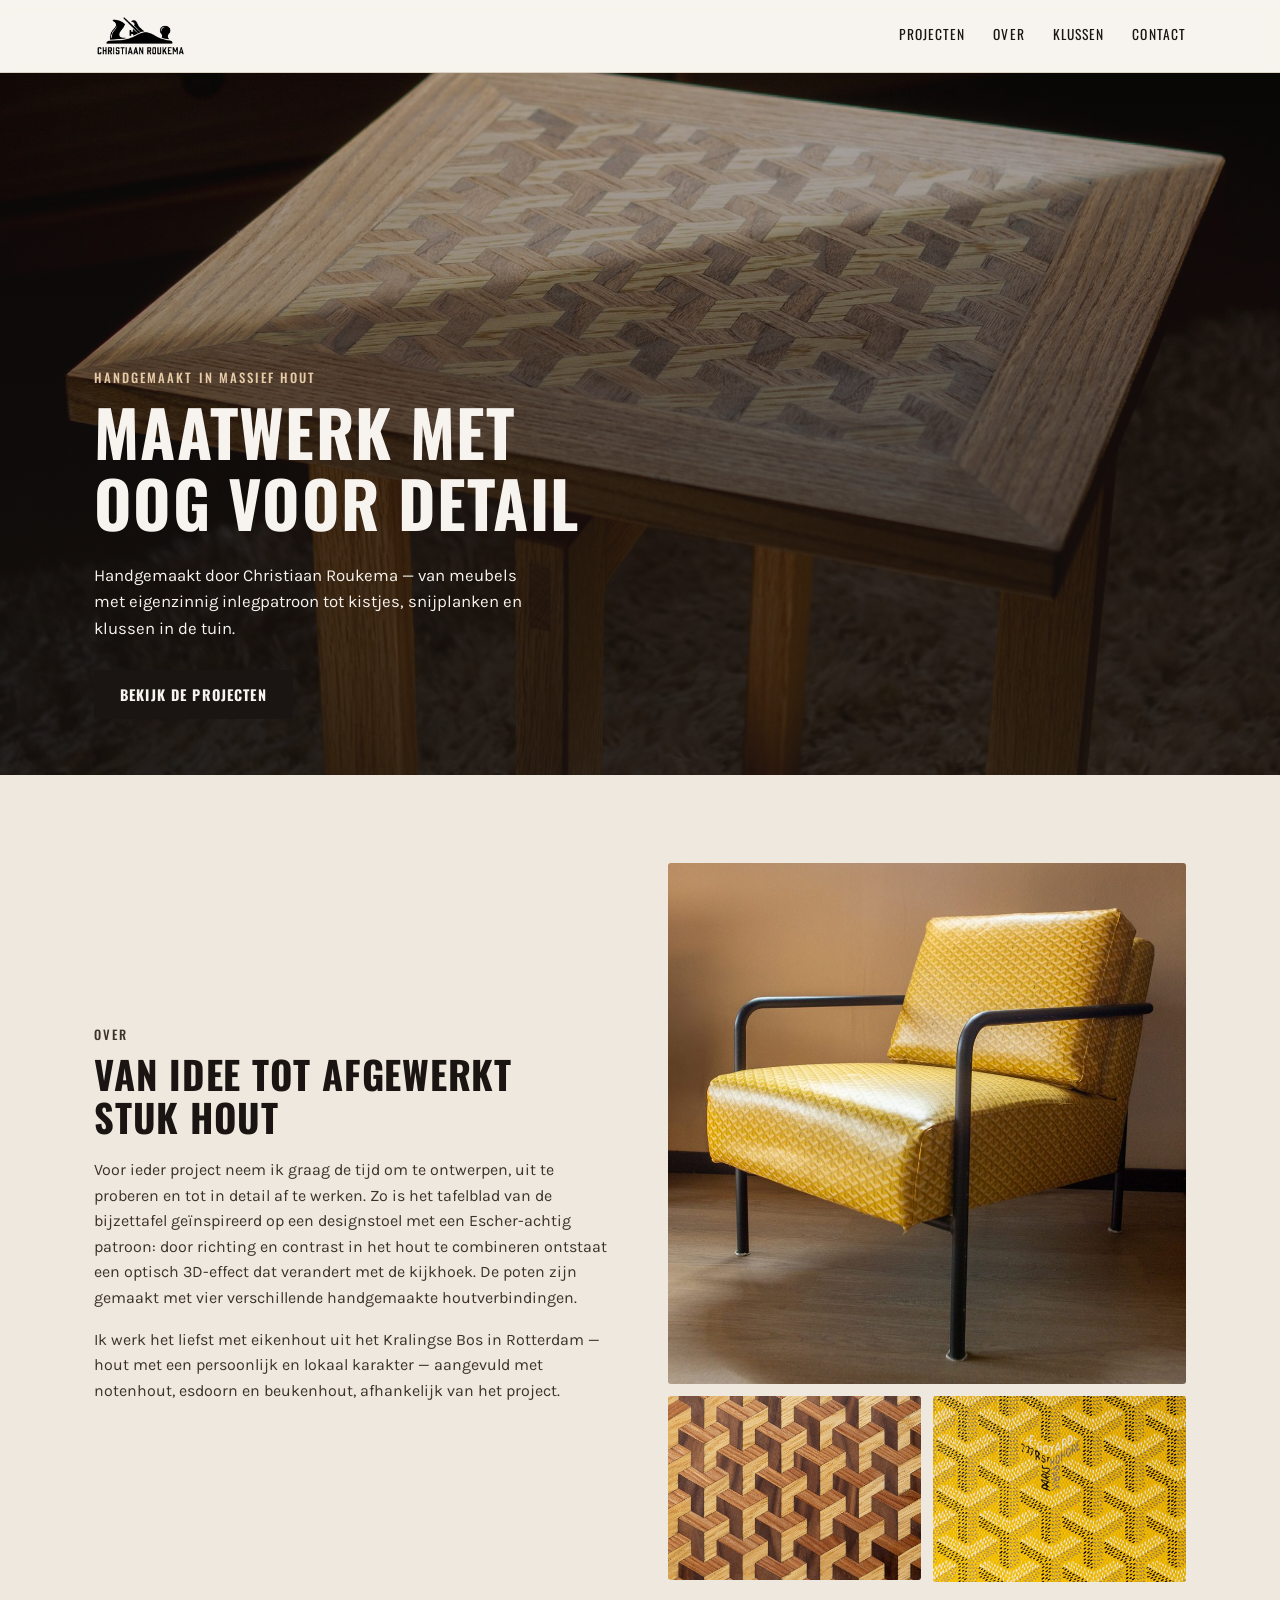
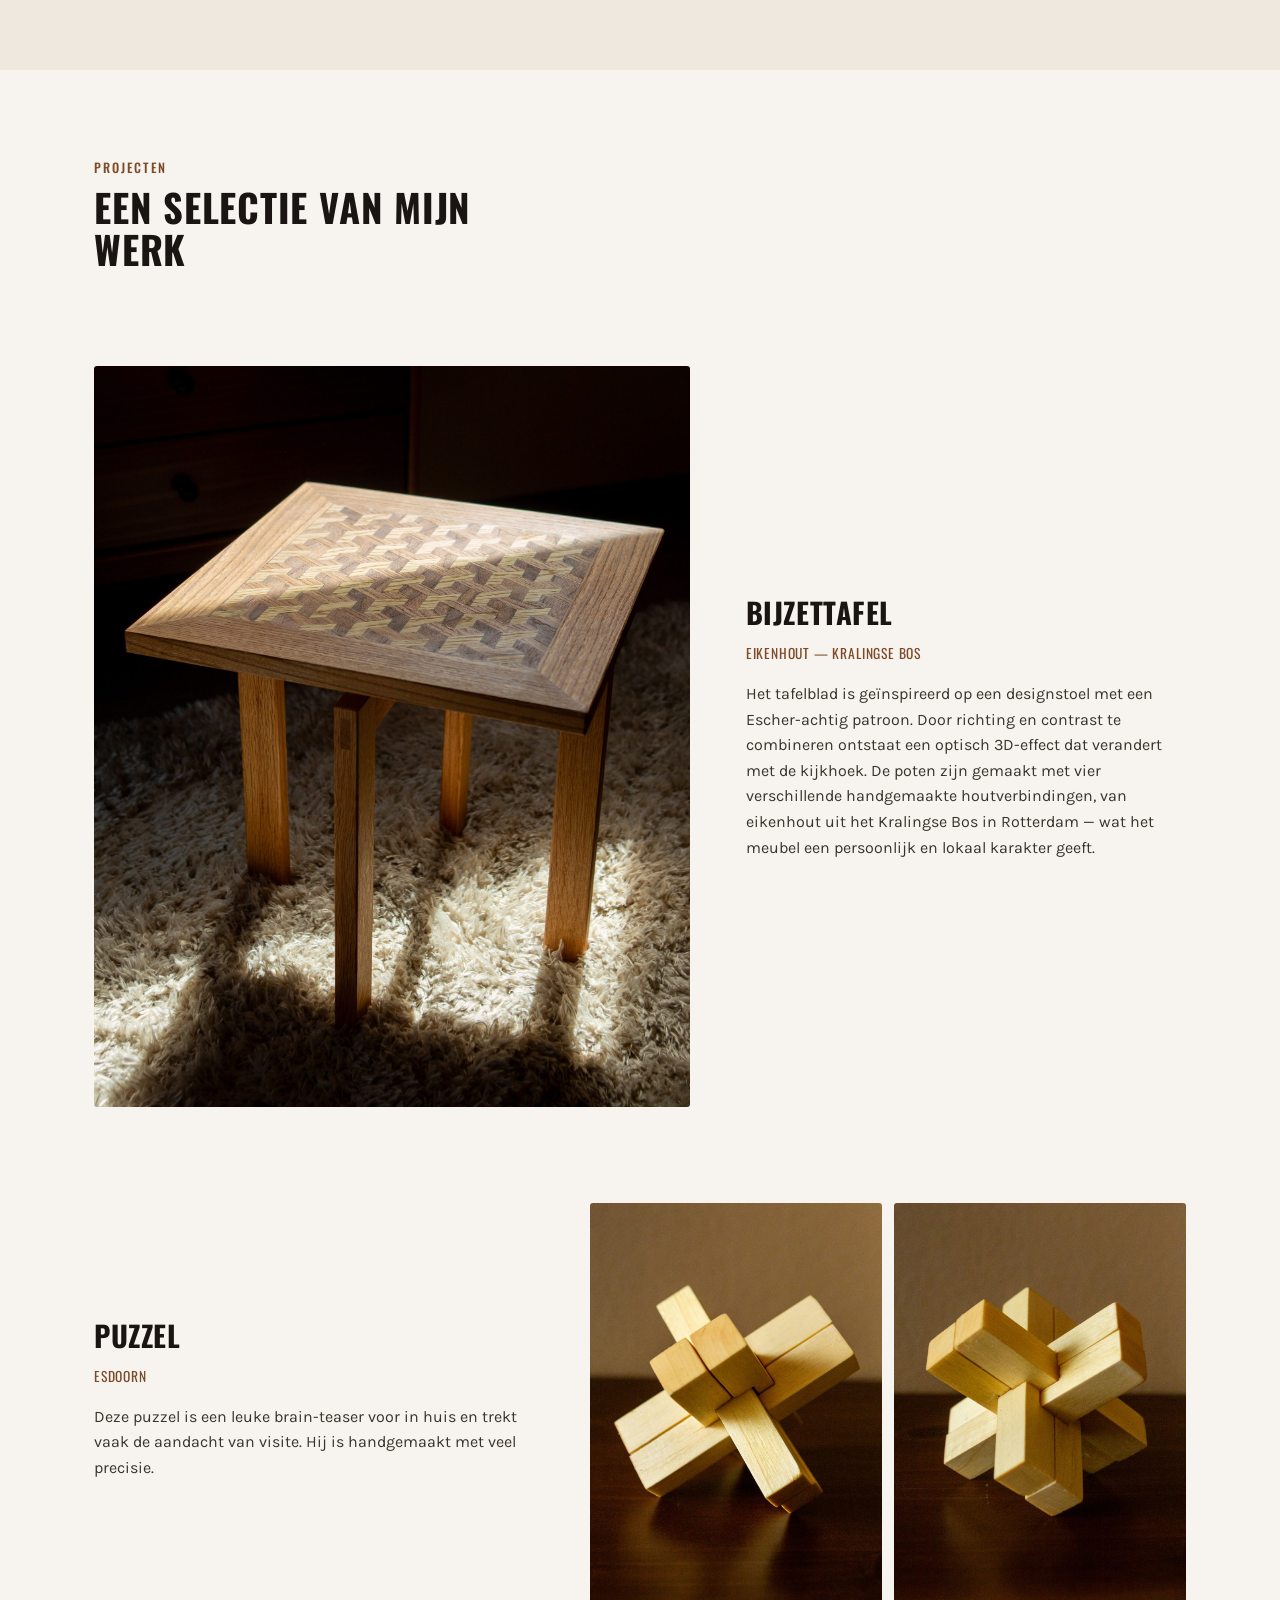
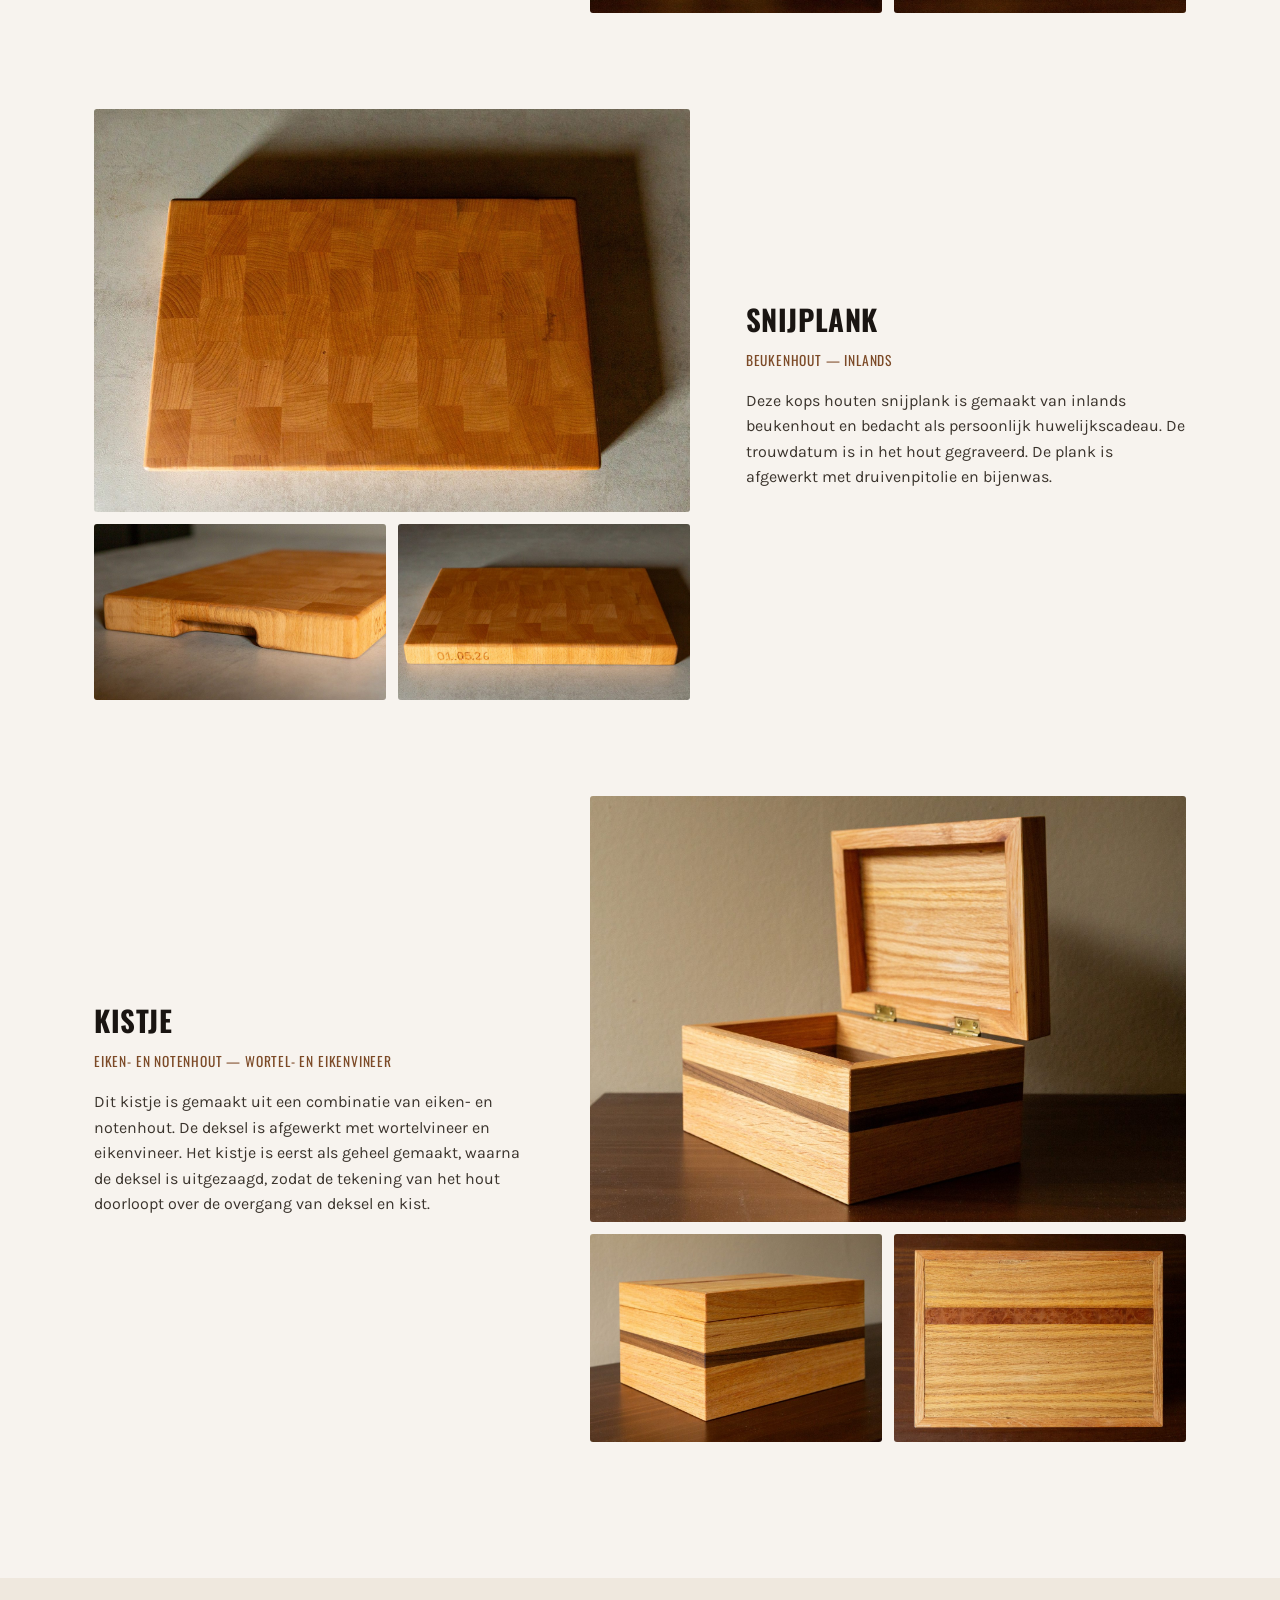
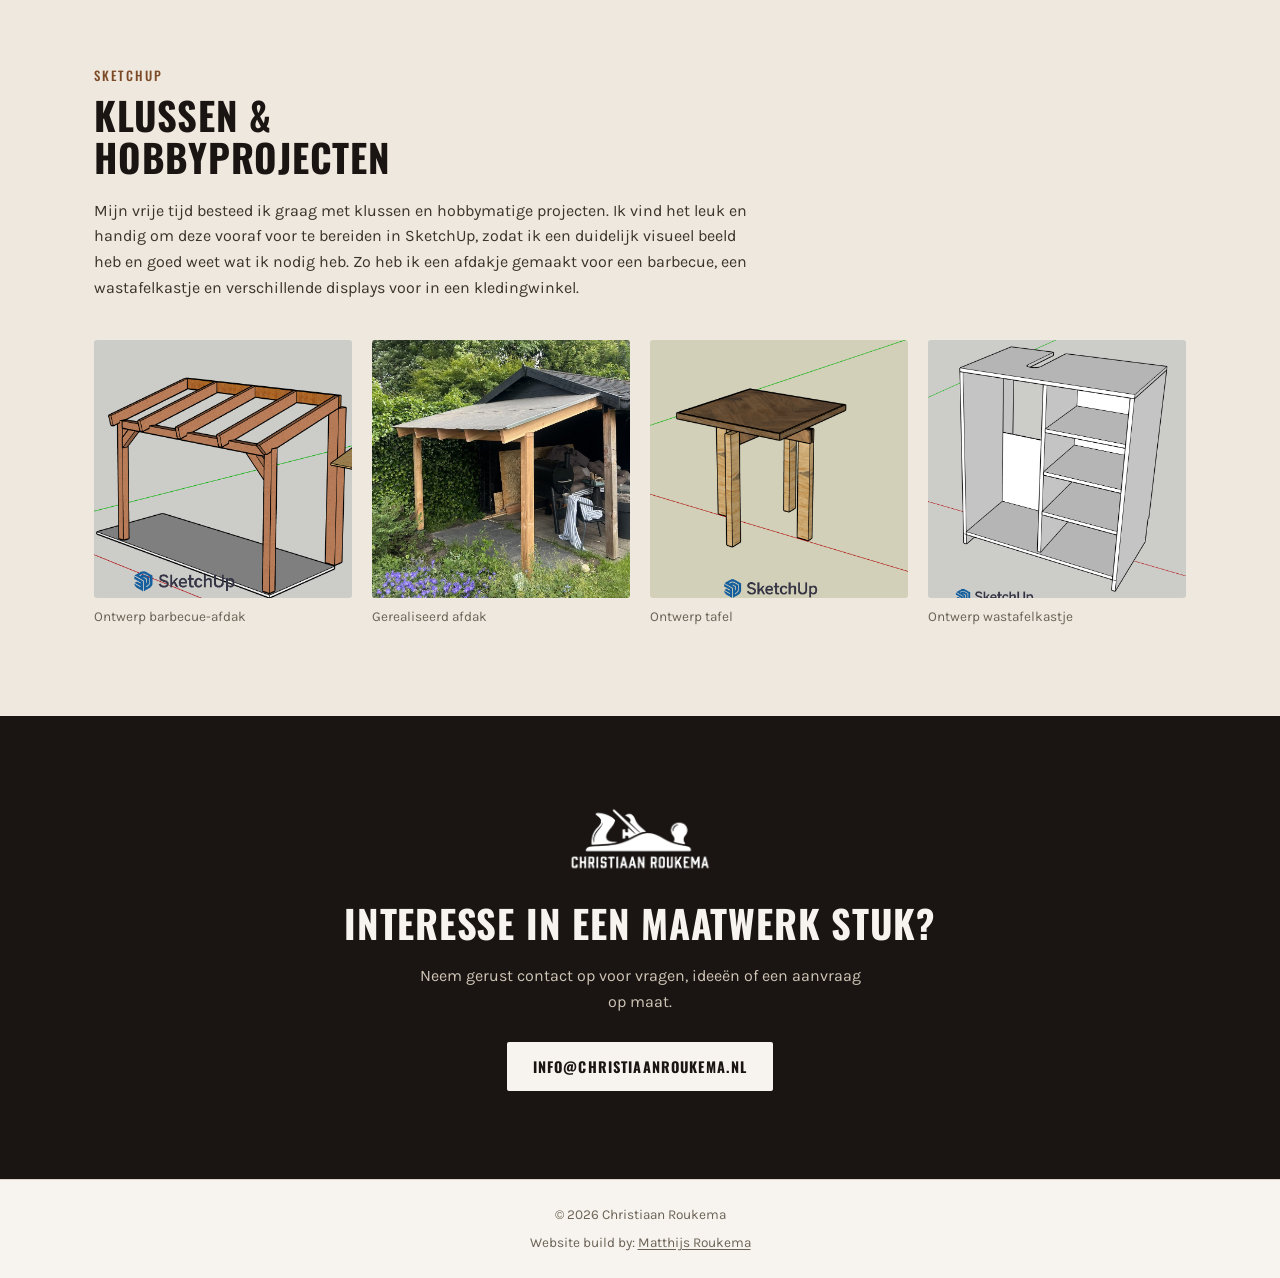
==== commit 25127d1f: "Tilt favicon the other way, add footer credit link - Flip the favicon tilt direction to about -22.5 " ====
--- a/index.html
+++ b/index.html
@@ -163,6 +163,7 @@
 <footer class="site-footer">
   <div class="wrap">
     <span>© <span id="year"></span> Christiaan Roukema</span>
+    <span class="footer-credit">Website build by: <a href="https://matthijsroukema.nl" target="_blank" rel="noopener">Matthijs Roukema</a></span>
   </div>
 </footer>
 
--- a/css/style.css
+++ b/css/style.css
@@ -237,6 +237,18 @@
   border-top: 1px solid var(--line);
   text-align: center;
 }
+.site-footer .wrap {
+  display: flex;
+  flex-direction: column;
+  align-items: center;
+  gap: 6px;
+}
+.footer-credit a {
+  color: inherit;
+  text-decoration: underline;
+  text-underline-offset: 2px;
+}
+.footer-credit a:hover { color: var(--oak-dark); }
 
 /* Lightbox */
 .lightbox {
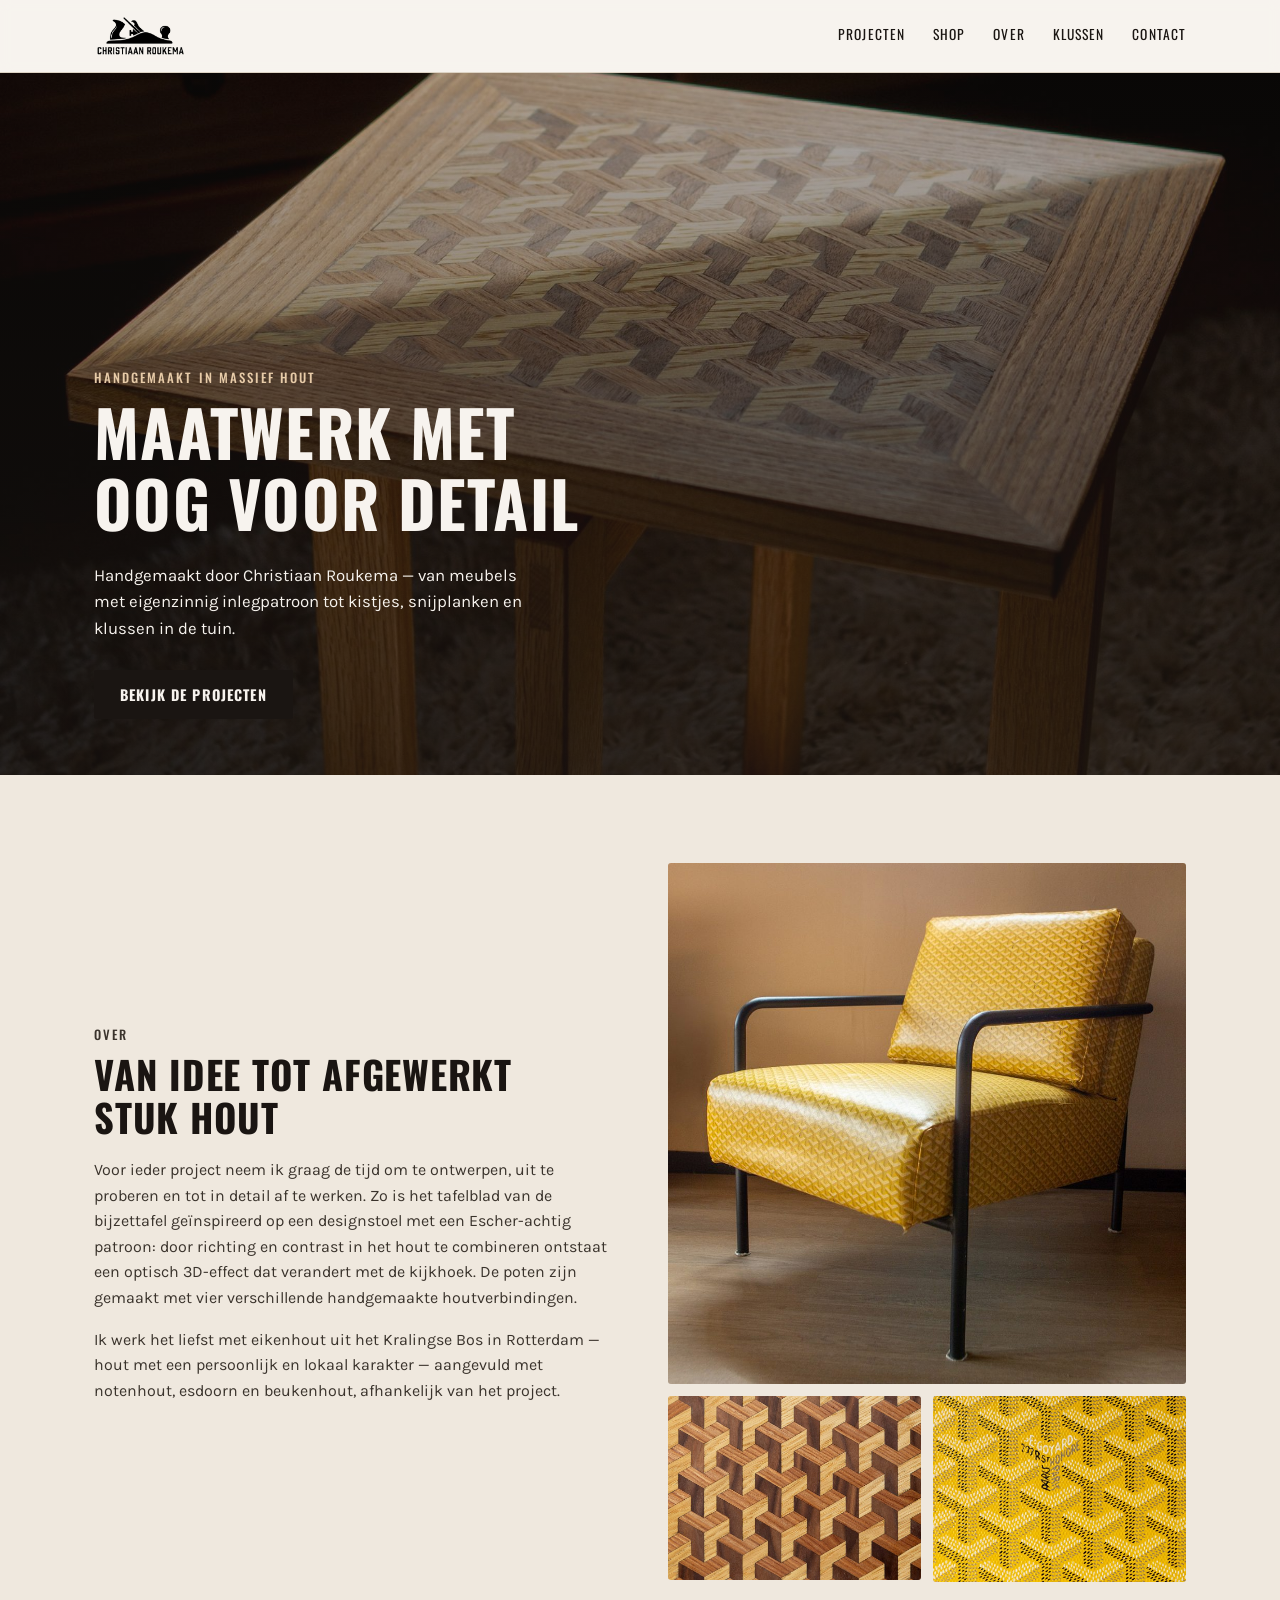
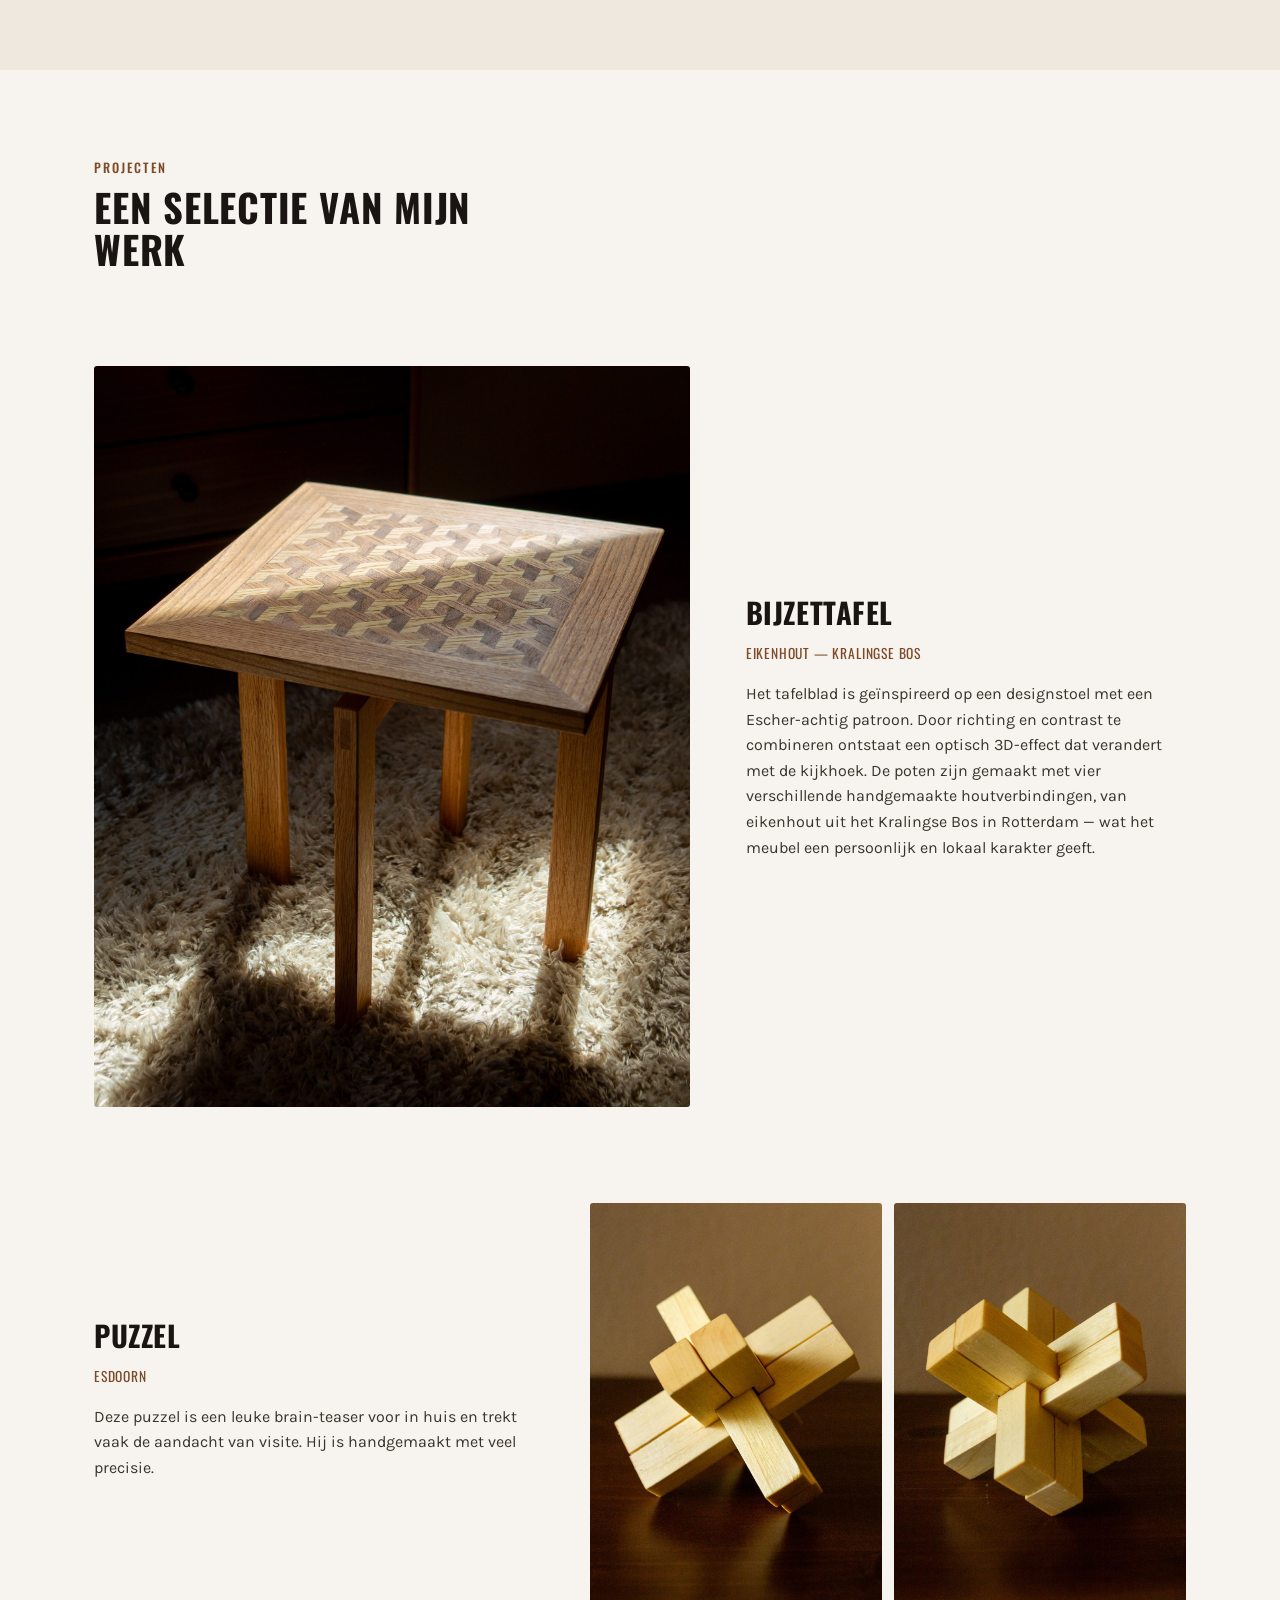
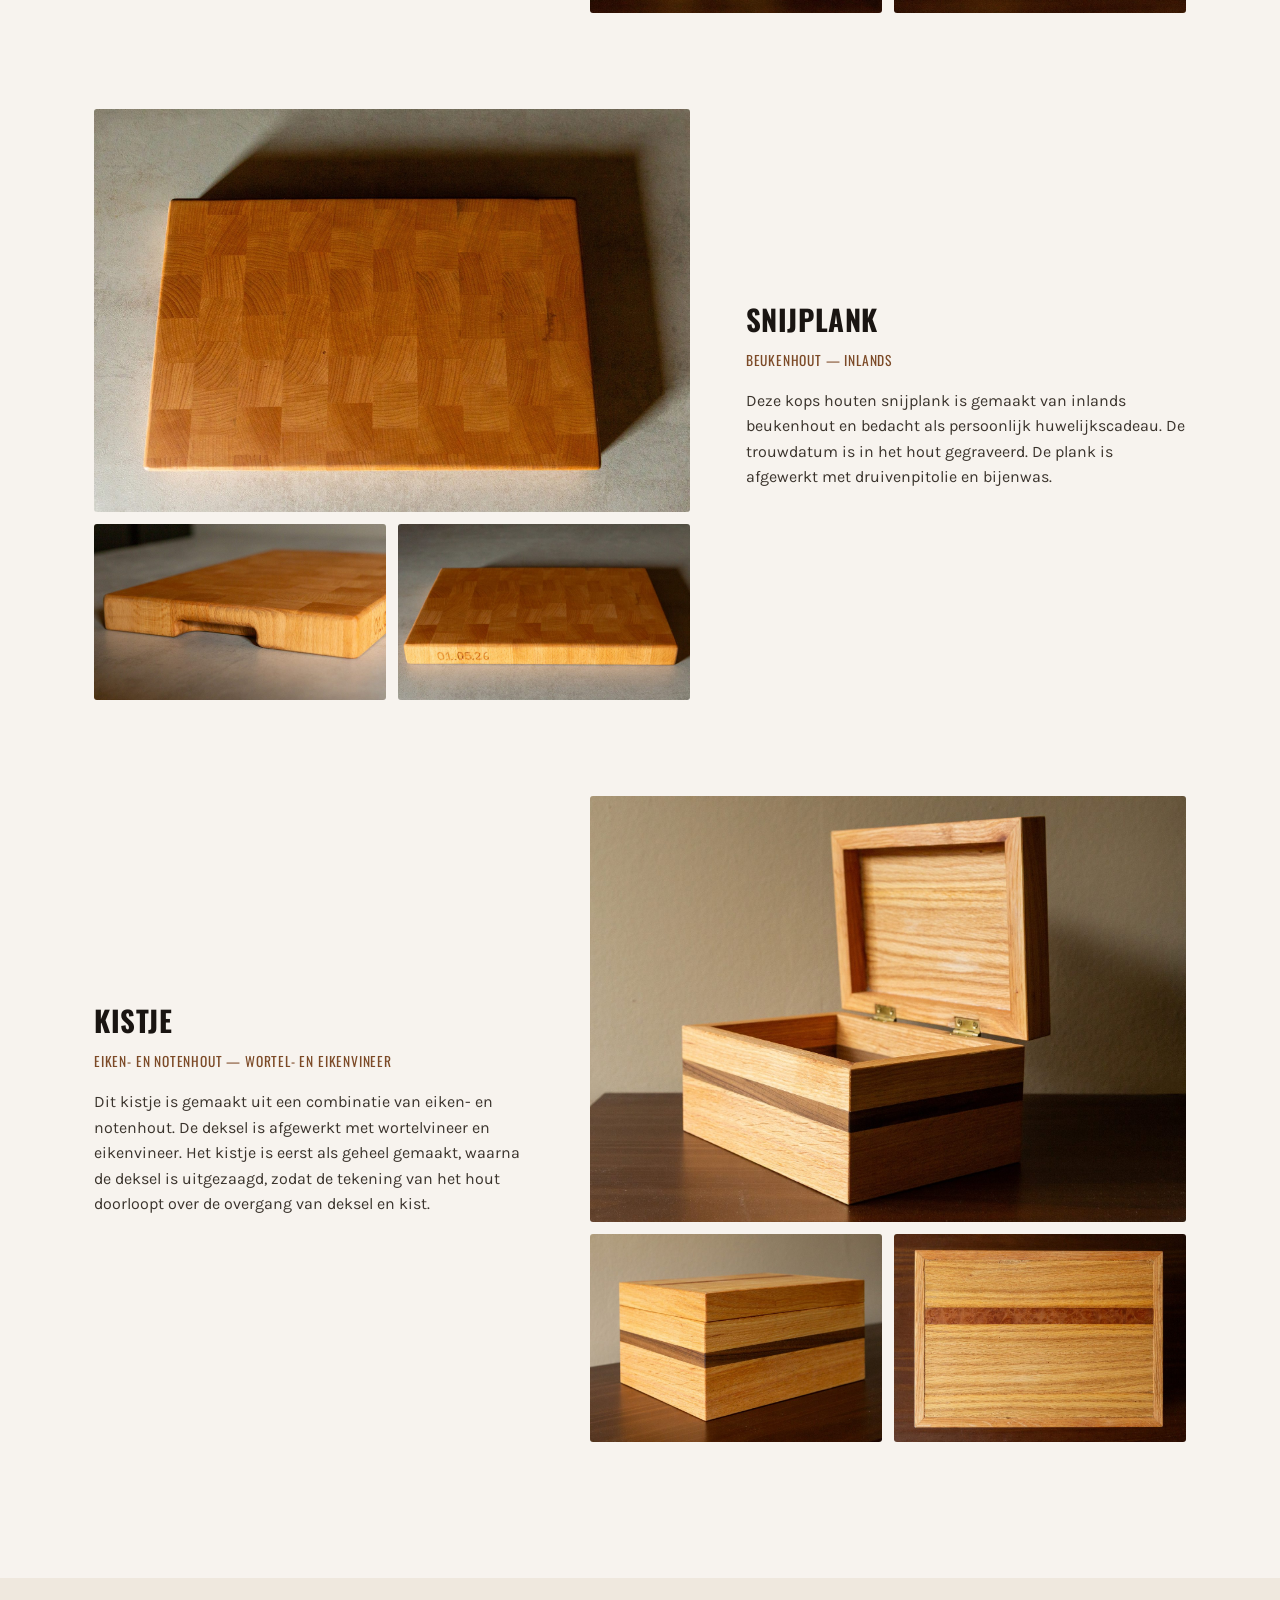
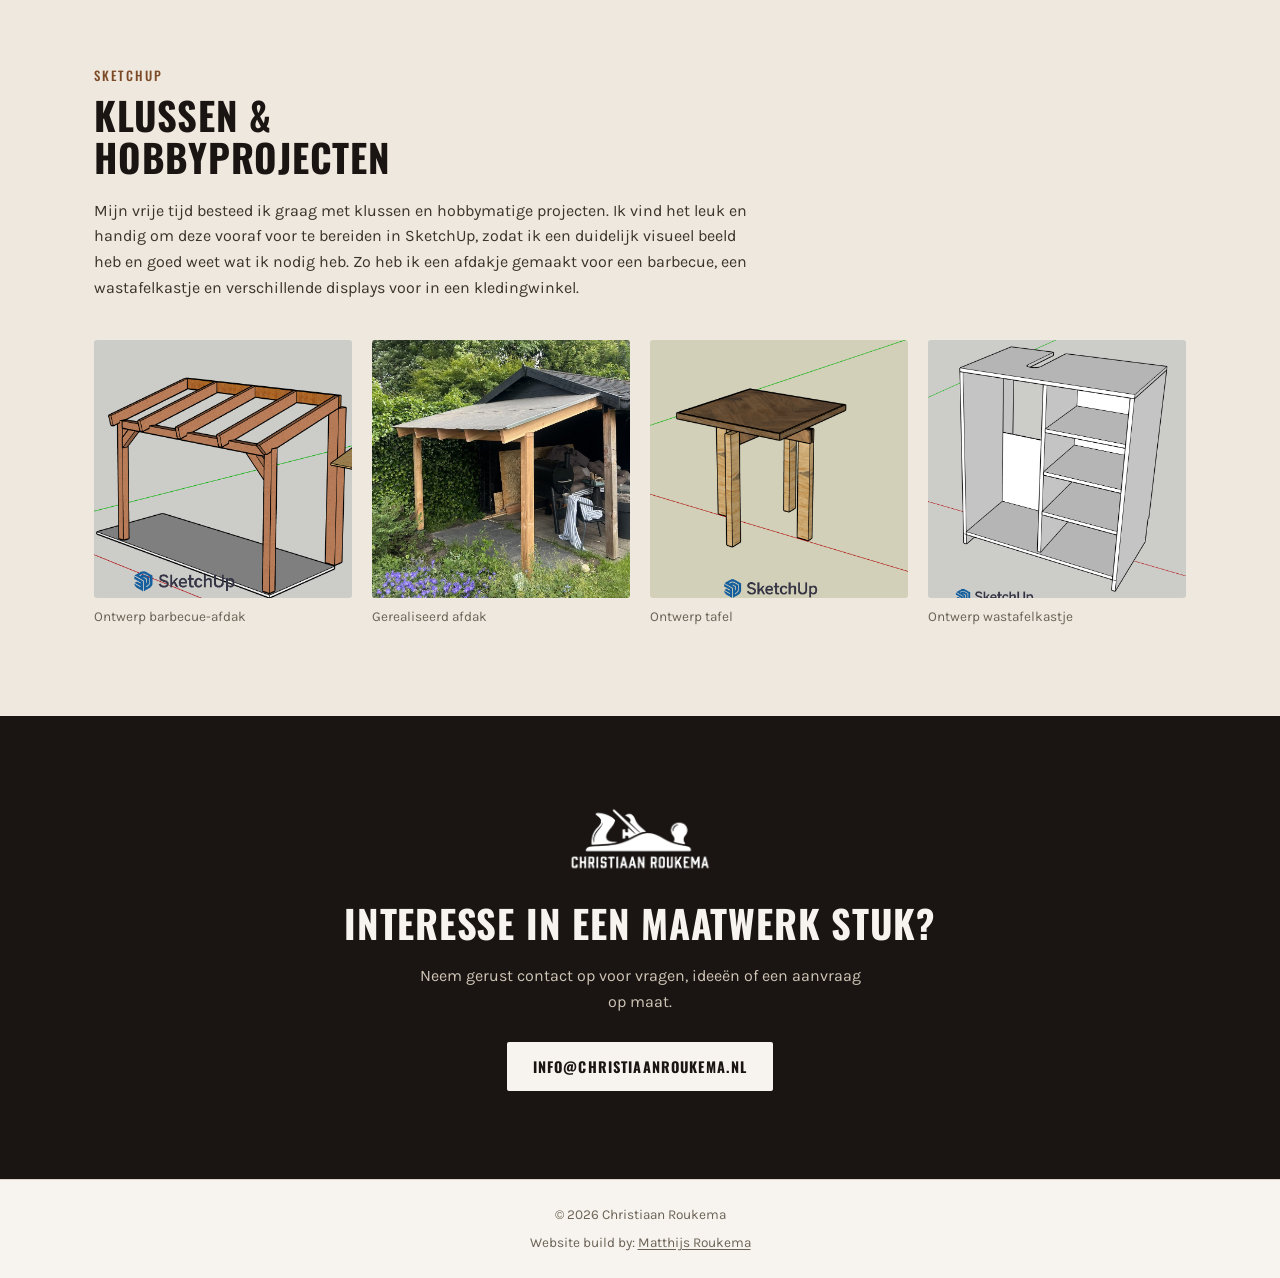
==== commit 4ccb36f2: "Add shop page with Side-table and Keukentafel listings Adds /shop with product cards for both tafels" ====
--- a/index.html
+++ b/index.html
@@ -24,6 +24,7 @@
     </button>
     <nav class="site-nav" id="siteNav">
       <a href="#projecten">Projecten</a>
+      <a href="shop/">Shop</a>
       <a href="#over">Over</a>
       <a href="#klussen">Klussen</a>
       <a href="#contact">Contact</a>
--- a/css/style.css
+++ b/css/style.css
@@ -95,7 +95,7 @@
   border-bottom: 2px solid transparent;
   transition: border-color 0.2s ease;
 }
-.site-nav a:hover { border-color: var(--oak); }
+.site-nav a:hover, .site-nav a.active { border-color: var(--oak); }
 
 .nav-toggle {
   display: none;
@@ -221,6 +221,97 @@
   margin-top: 8px;
   font-size: 0.85rem;
   color: #6b6255;
+}
+
+/* Shop */
+.shop-hero {
+  padding: 64px 0 8px;
+  text-align: center;
+}
+.shop-hero .eyebrow { text-align: center; }
+.shop-hero h1 { font-size: clamp(2rem, 4.5vw, 3rem); }
+.shop-hero .lead { max-width: 60ch; margin: 0 auto; color: #3a332c; }
+
+.product-grid {
+  display: grid;
+  grid-template-columns: 1fr 1fr;
+  gap: 40px;
+}
+.product-card {
+  display: flex;
+  flex-direction: column;
+  background: var(--paper-dim);
+  border: 1px solid var(--line);
+  border-radius: 4px;
+  overflow: hidden;
+}
+.product-media img {
+  width: 100%;
+  aspect-ratio: 4 / 3;
+  object-fit: cover;
+  cursor: zoom-in;
+}
+.product-body { padding: 28px; }
+.product-body h2 { font-size: 1.5rem; margin-bottom: 0.3em; }
+.product-price {
+  font-family: var(--font-head);
+  font-size: 1.7rem;
+  font-weight: 700;
+  color: var(--oak-dark);
+  margin: 0 0 1em;
+}
+.product-price small {
+  display: block;
+  font-family: var(--font-body);
+  font-weight: 400;
+  text-transform: none;
+  letter-spacing: 0;
+  font-size: 0.78rem;
+  color: #6b6255;
+  margin-top: 0.2em;
+}
+.product-specs {
+  list-style: none;
+  margin: 0 0 1.2em;
+  padding: 0;
+  font-size: 0.9rem;
+}
+.product-specs li {
+  display: flex;
+  justify-content: space-between;
+  gap: 12px;
+  padding: 7px 0;
+  border-bottom: 1px dashed var(--line);
+  color: #3a332c;
+}
+.product-specs li span:first-child { color: #6b6255; }
+.product-body > p { color: #3a332c; }
+.product-drawing {
+  margin: 1em 0;
+  border-top: 1px solid var(--line);
+  padding-top: 12px;
+}
+.product-drawing summary {
+  cursor: pointer;
+  font-family: var(--font-head);
+  text-transform: uppercase;
+  letter-spacing: 0.06em;
+  font-size: 0.8rem;
+  color: var(--oak-dark);
+}
+.product-drawing img {
+  margin-top: 14px;
+  border-radius: 3px;
+  border: 1px solid var(--line);
+  background: #fff;
+  cursor: zoom-in;
+}
+.product-cta { margin-top: 4px; }
+.shop-note {
+  margin-top: 48px;
+  font-size: 0.85rem;
+  color: #6b6255;
+  max-width: 70ch;
 }
 
 /* Contact */
@@ -295,6 +386,7 @@
   .over-grid { grid-template-columns: 1fr; }
   .project, .project--reverse { grid-template-columns: 1fr; direction: ltr; padding: 32px 0; }
   .klussen-grid { grid-template-columns: repeat(2, 1fr); }
+  .product-grid { grid-template-columns: 1fr; }
 }
 
 @media (max-width: 480px) {
